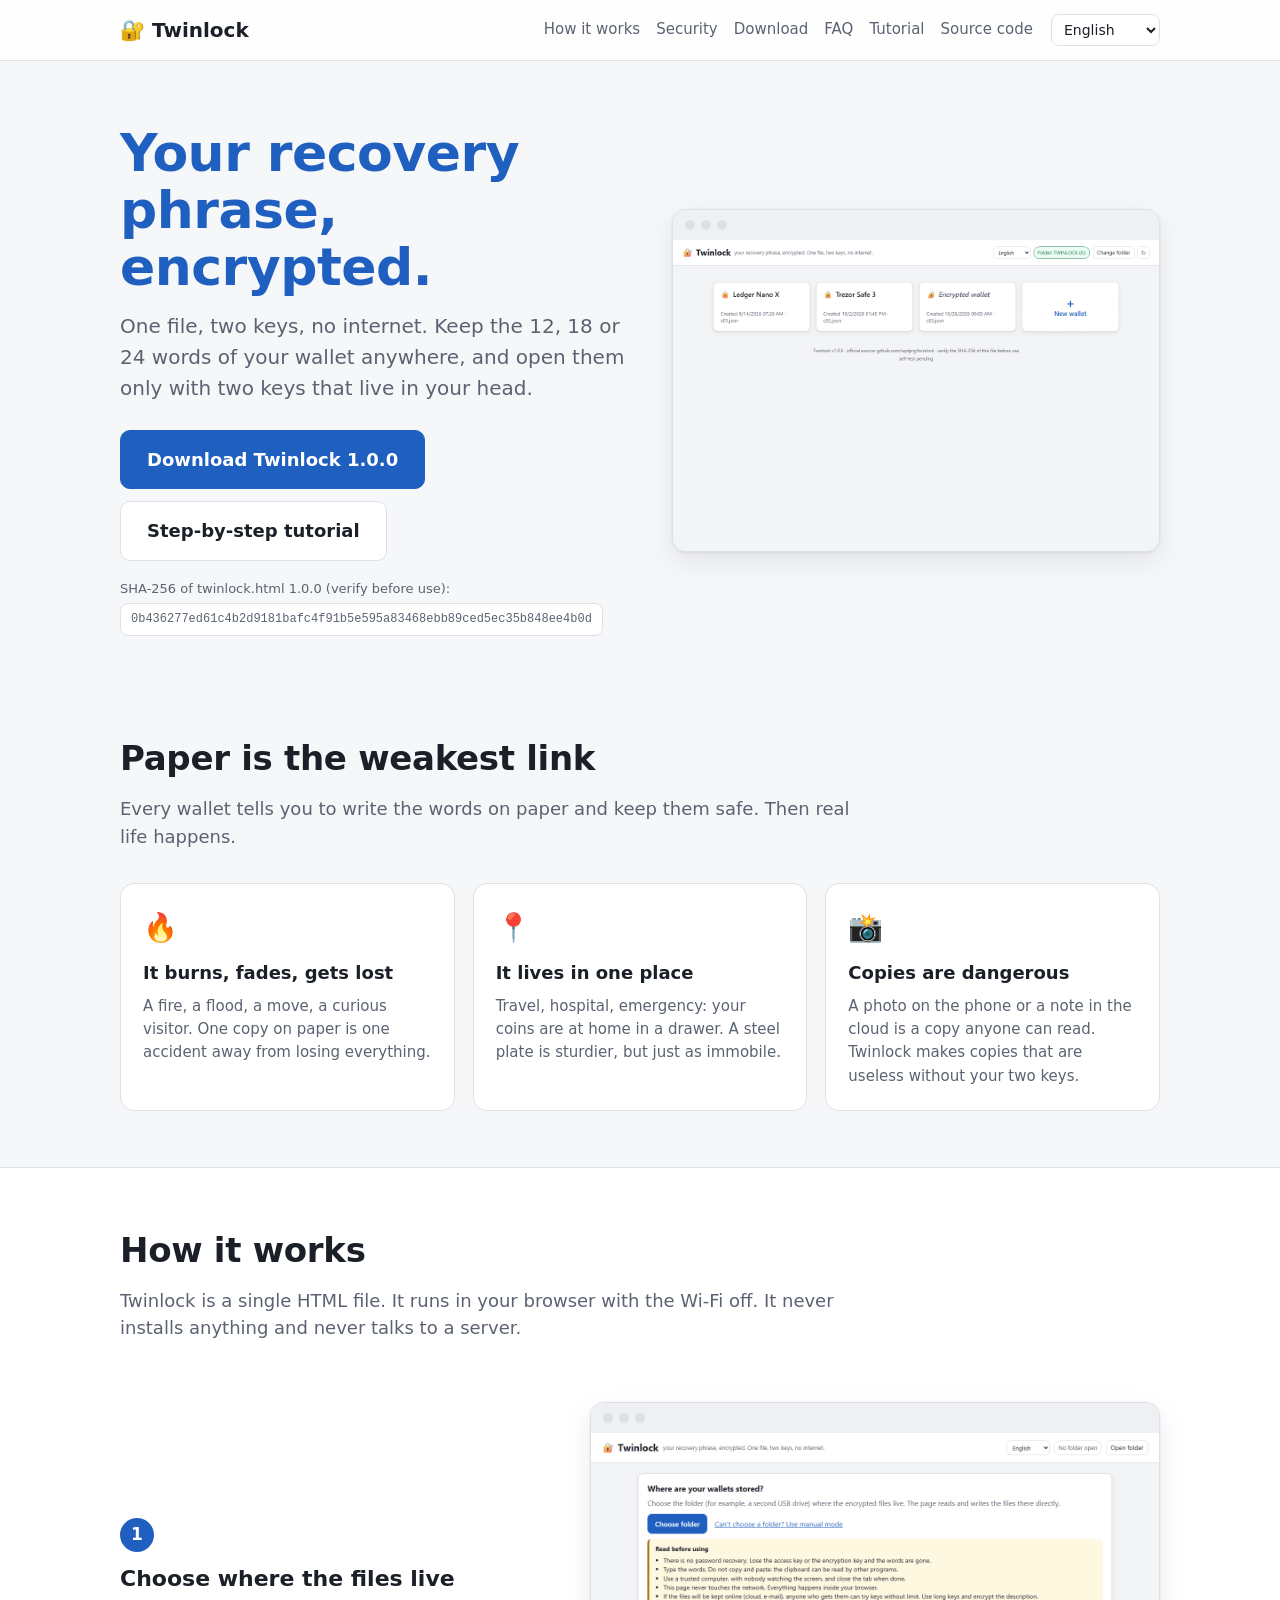
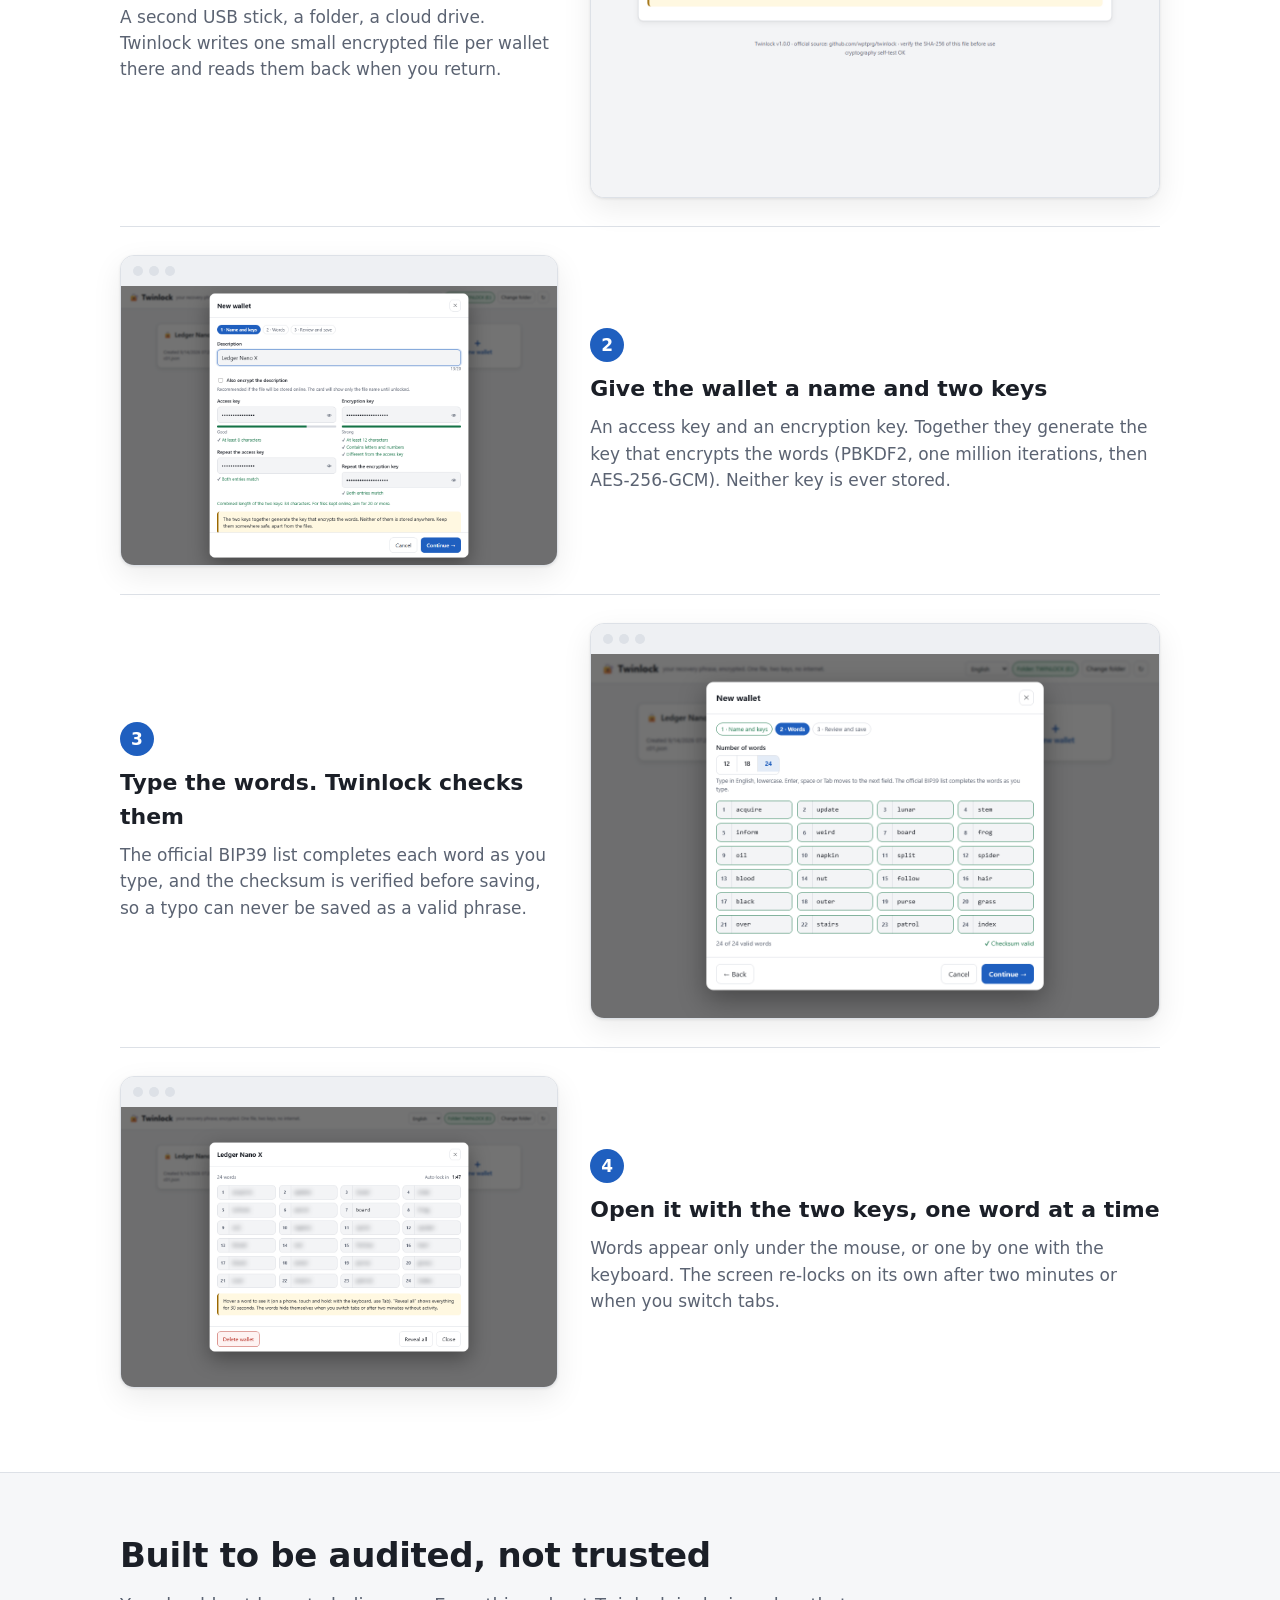
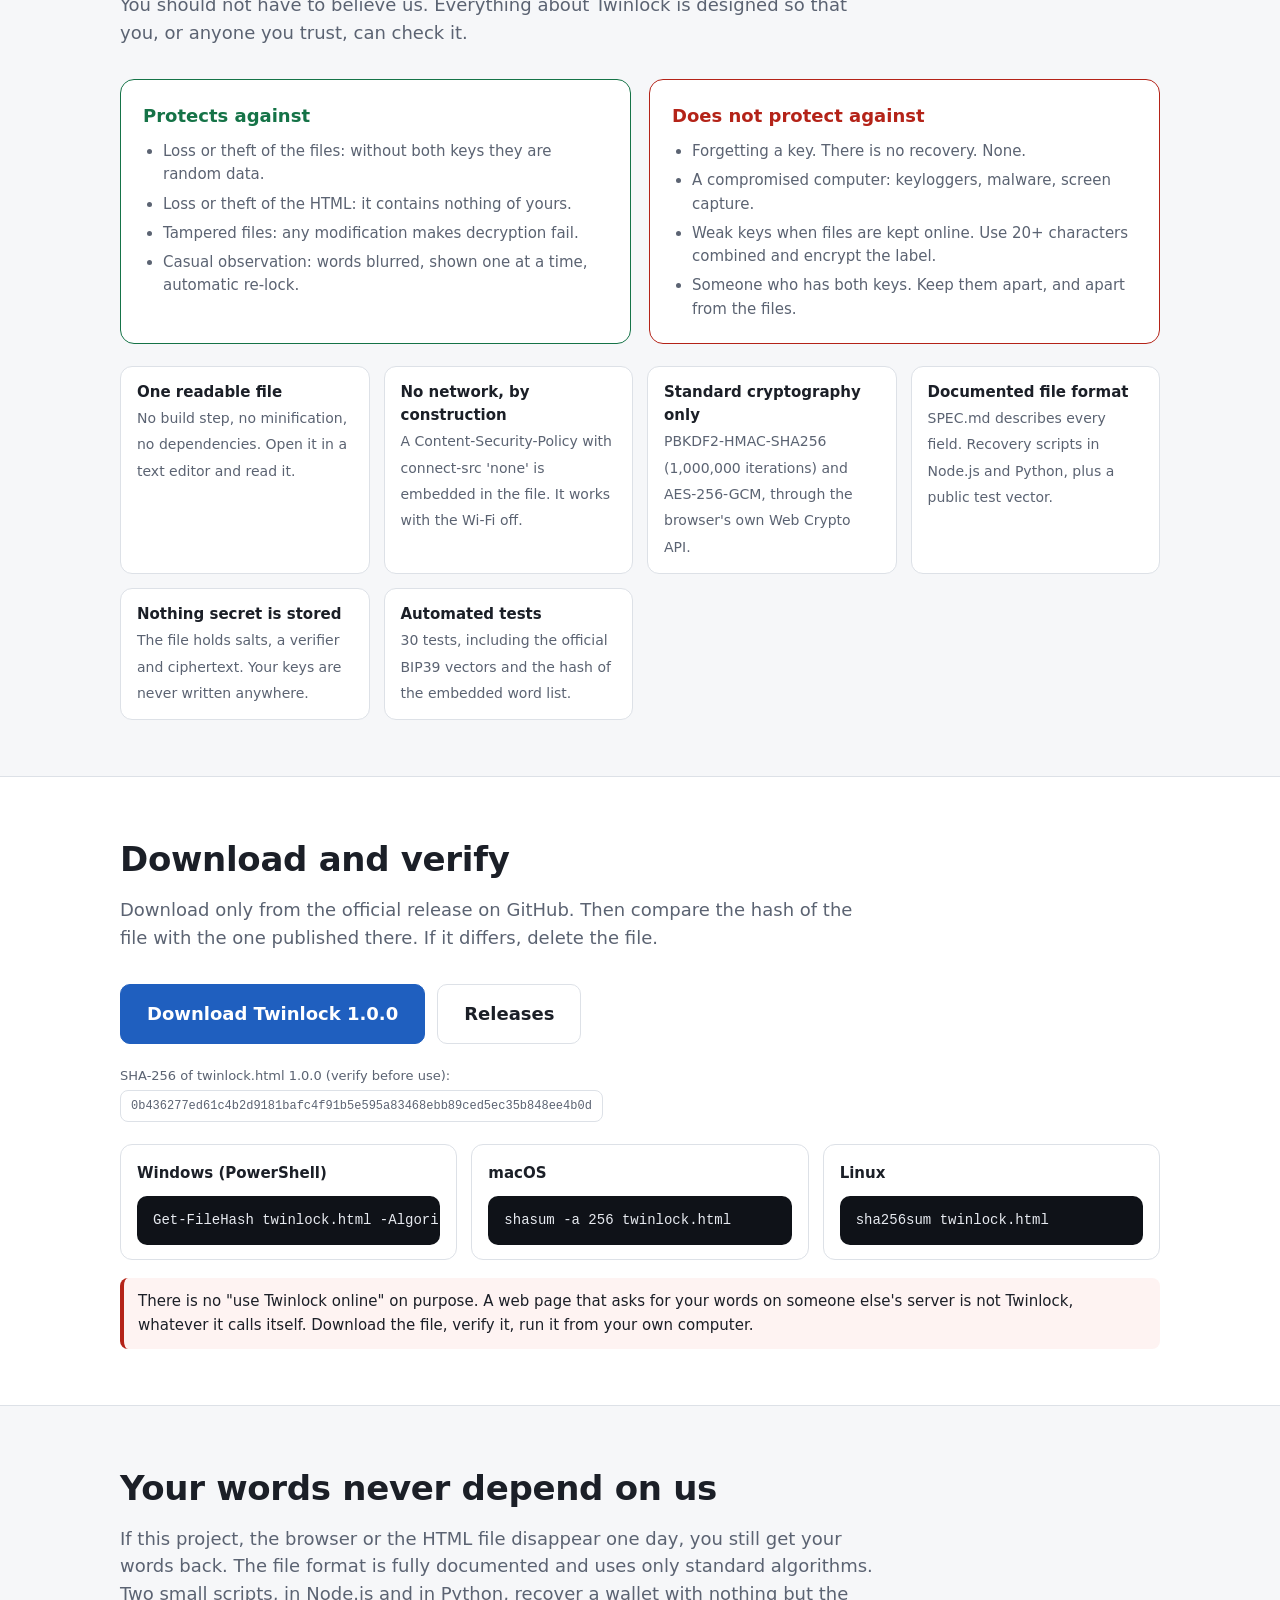
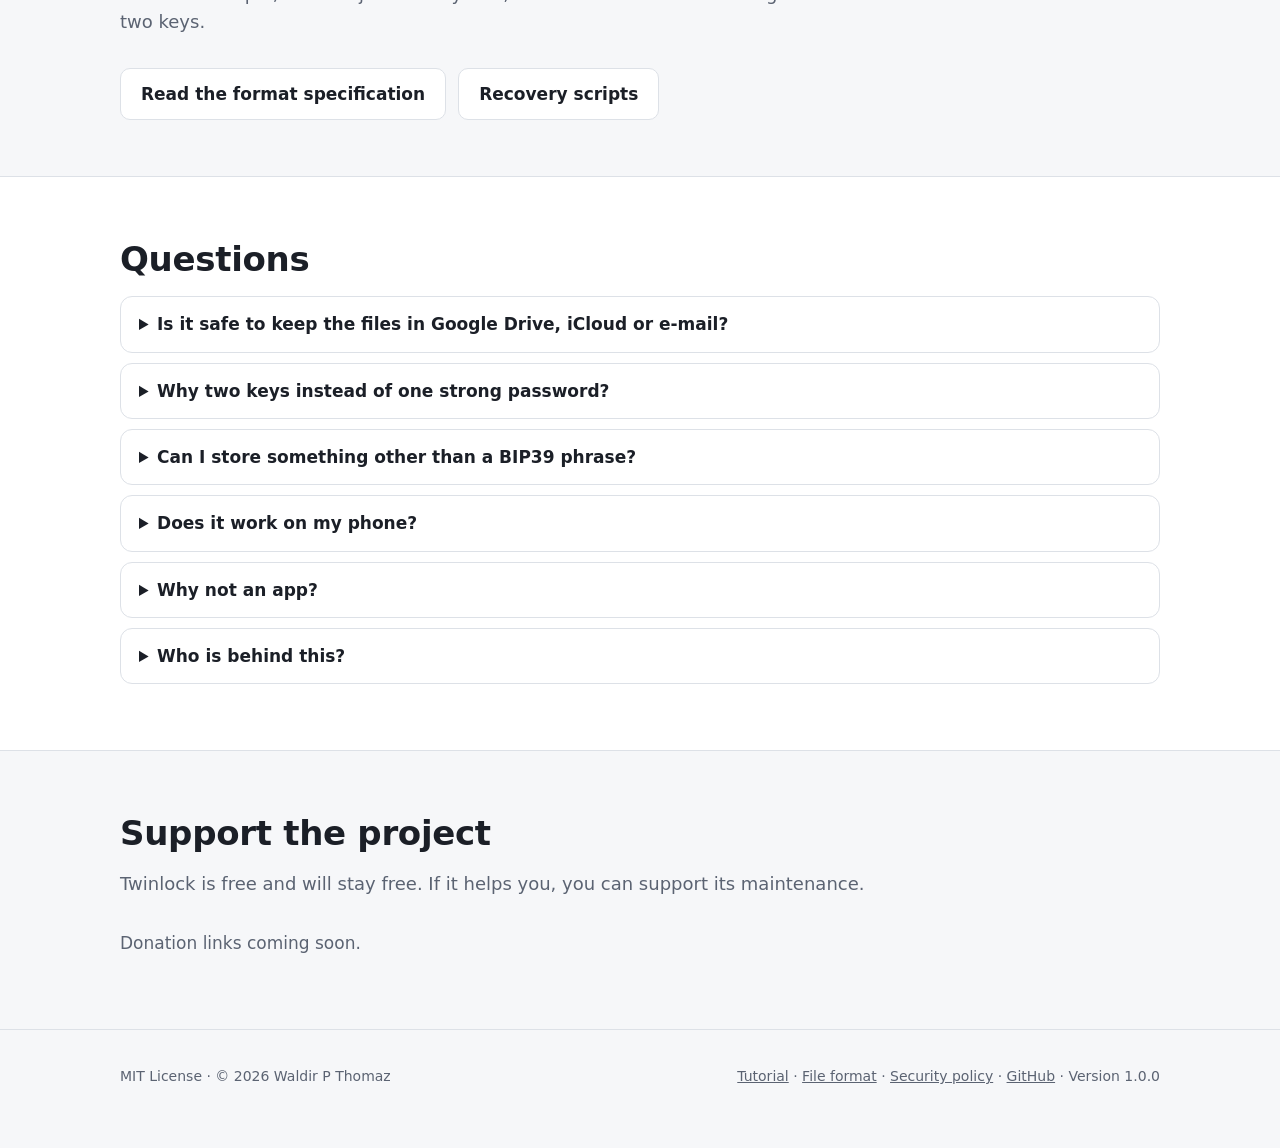
==== docs/index.html @ 035a0371 "Website: landing page and step-by-step tutorial for GitHub Pages docs/ holds a static site in Englis" ====
<!doctype html>
<html lang="en">
<head>
<meta charset="utf-8">
<meta name="viewport" content="width=device-width, initial-scale=1">
<meta http-equiv="Content-Security-Policy" content="default-src 'none'; script-src 'self'; style-src 'self' 'unsafe-inline'; img-src 'self' data:; connect-src 'none'; form-action 'none'; base-uri 'none'">
<meta name="referrer" content="no-referrer">
<meta name="description" content="Twinlock: your crypto wallet recovery phrase, encrypted. One HTML file, two keys, no internet. Free and open source.">
<title>Twinlock — your recovery phrase, encrypted</title>
<link rel="stylesheet" href="site.css">
<link rel="icon" href="data:image/svg+xml,%3Csvg xmlns='http://www.w3.org/2000/svg' viewBox='0 0 100 100'%3E%3Ctext y='.9em' font-size='90'%3E%F0%9F%94%90%3C/text%3E%3C/svg%3E">
</head>
<body data-pagina="index">

<nav class="topo">
  <div class="wrap">
    <a class="logo" href="#">🔐 Twinlock</a>
    <div class="links">
      <a href="#como" data-i18n="navComo"></a>
      <a href="#seguranca" data-i18n="navSeguranca"></a>
      <a href="#baixar" data-i18n="navBaixar"></a>
      <a href="#faq" data-i18n="navFaq"></a>
      <a href="tutorial.html" data-i18n="navTutorial"></a>
      <a data-repo="" href="https://github.com/wptprg/twinlock" data-i18n="navCodigo"></a>
    </div>
    <select class="idioma" aria-label="Language">
      <option value="en">English</option>
      <option value="pt-BR">Português</option>
      <option value="es">Español</option>
    </select>
  </div>
</nav>

<header class="hero">
  <div class="wrap grade">
    <div>
      <h1><span data-i18n="h1a"></span><br><span data-i18n="h1b"></span></h1>
      <p class="sub" data-i18n="sub"></p>
      <div class="acoes">
        <a class="btn primario grande" data-download href="#baixar" data-i18n="btnBaixar"></a>
        <a class="btn grande" href="tutorial.html" data-i18n="btnTutorial"></a>
      </div>
      <div class="hash"><span data-i18n="hashRotulo"></span><br><code data-hash></code></div>
    </div>
    <div class="moldura">
      <div class="barra"><i></i><i></i><i></i></div>
      <img data-shot="cards" alt="Twinlock: wallet cards" width="1280" height="820">
    </div>
  </div>
</header>

<section id="problema">
  <div class="wrap">
    <h2 data-i18n="probTitulo"></h2>
    <p class="lead" data-i18n="probLead"></p>
    <div class="cartoes">
      <div class="cartao"><div class="ico">🔥</div><h3 data-i18n="prob1T"></h3><p data-i18n="prob1P"></p></div>
      <div class="cartao"><div class="ico">📍</div><h3 data-i18n="prob2T"></h3><p data-i18n="prob2P"></p></div>
      <div class="cartao"><div class="ico">📸</div><h3 data-i18n="prob3T"></h3><p data-i18n="prob3P"></p></div>
    </div>
  </div>
</section>

<section id="como" class="alt">
  <div class="wrap">
    <h2 data-i18n="comoTitulo"></h2>
    <p class="lead" data-i18n="comoLead"></p>

    <div class="passo">
      <div class="texto"><span class="num">1</span><h3 data-i18n="p1T"></h3><p data-i18n="p1P"></p></div>
      <div class="moldura"><div class="barra"><i></i><i></i><i></i></div><img data-shot="home" alt="Choosing the folder" width="1280" height="820"></div>
    </div>
    <div class="passo">
      <div class="texto"><span class="num">2</span><h3 data-i18n="p2T"></h3><p data-i18n="p2P"></p></div>
      <div class="moldura"><div class="barra"><i></i><i></i><i></i></div><img data-shot="new1" alt="Name and two keys" width="1280" height="820"></div>
    </div>
    <div class="passo">
      <div class="texto"><span class="num">3</span><h3 data-i18n="p3T"></h3><p data-i18n="p3P"></p></div>
      <div class="moldura"><div class="barra"><i></i><i></i><i></i></div><img data-shot="new2" alt="Typing the words" width="1280" height="820"></div>
    </div>
    <div class="passo">
      <div class="texto"><span class="num">4</span><h3 data-i18n="p4T"></h3><p data-i18n="p4P"></p></div>
      <div class="moldura"><div class="barra"><i></i><i></i><i></i></div><img data-shot="open" alt="Reading the words one at a time" width="1280" height="820"></div>
    </div>
  </div>
</section>

<section id="seguranca">
  <div class="wrap">
    <h2 data-i18n="segTitulo"></h2>
    <p class="lead" data-i18n="segLead"></p>
    <div class="duas">
      <div class="lista ok"><h3 data-i18n="protT"></h3><ul><li data-i18n="prot1"></li><li data-i18n="prot2"></li><li data-i18n="prot3"></li><li data-i18n="prot4"></li></ul></div>
      <div class="lista nao"><h3 data-i18n="naoT"></h3><ul><li data-i18n="nao1"></li><li data-i18n="nao2"></li><li data-i18n="nao3"></li><li data-i18n="nao4"></li></ul></div>
    </div>
    <div class="fatos">
      <div class="fato"><b data-i18n="f1b"></b><span data-i18n="f1s"></span></div>
      <div class="fato"><b data-i18n="f2b"></b><span data-i18n="f2s"></span></div>
      <div class="fato"><b data-i18n="f3b"></b><span data-i18n="f3s"></span></div>
      <div class="fato"><b data-i18n="f4b"></b><span data-i18n="f4s"></span></div>
      <div class="fato"><b data-i18n="f5b"></b><span data-i18n="f5s"></span></div>
      <div class="fato"><b data-i18n="f6b"></b><span data-i18n="f6s"></span></div>
    </div>
  </div>
</section>

<section id="baixar" class="alt">
  <div class="wrap">
    <h2 data-i18n="verTitulo"></h2>
    <p class="lead" data-i18n="verLead"></p>
    <div class="acoes" style="display:flex;gap:12px;flex-wrap:wrap;margin-bottom:22px;">
      <a class="btn primario grande" data-download href="https://github.com/wptprg/twinlock/releases/latest" data-i18n="btnBaixar"></a>
      <a class="btn grande" data-repo="/releases" href="https://github.com/wptprg/twinlock/releases">Releases</a>
    </div>
    <div class="hash" style="margin:0 0 22px;"><span data-i18n="hashRotulo"></span><br><code data-hash></code></div>
    <div class="os">
      <div><b data-i18n="verWin"></b><pre>Get-FileHash twinlock.html -Algorithm SHA256</pre></div>
      <div><b data-i18n="verMac"></b><pre>shasum -a 256 twinlock.html</pre></div>
      <div><b data-i18n="verLin"></b><pre>sha256sum twinlock.html</pre></div>
    </div>
    <div class="perigo-box" data-i18n="verAviso"></div>
  </div>
</section>

<section id="recuperar">
  <div class="wrap">
    <h2 data-i18n="recTitulo"></h2>
    <p class="lead" data-i18n="recLead"></p>
    <div style="display:flex;gap:12px;flex-wrap:wrap;">
      <a class="btn" data-repo="/blob/main/SPEC.md" href="https://github.com/wptprg/twinlock/blob/main/SPEC.md" data-i18n="recBtn"></a>
      <a class="btn" data-repo="/tree/main/tools" href="https://github.com/wptprg/twinlock/tree/main/tools" data-i18n="recBtn2"></a>
    </div>
  </div>
</section>

<section id="faq" class="alt">
  <div class="wrap">
    <h2 data-i18n="faqTitulo"></h2>
    <details><summary data-i18n="q1"></summary><p data-i18n="a1"></p></details>
    <details><summary data-i18n="q2"></summary><p data-i18n="a2"></p></details>
    <details><summary data-i18n="q3"></summary><p data-i18n="a3"></p></details>
    <details><summary data-i18n="q4"></summary><p data-i18n="a4"></p></details>
    <details><summary data-i18n="q5"></summary><p data-i18n="a5"></p></details>
    <details><summary data-i18n="q6"></summary><p data-i18n="a6"></p></details>
  </div>
</section>

<section id="apoiar">
  <div class="wrap">
    <h2 data-i18n="apoioTitulo"></h2>
    <p class="lead" data-i18n="apoioLead"></p>
    <p style="color:var(--texto-2)" data-i18n="apoioBreve"></p>
  </div>
</section>

<footer>
  <div class="wrap">
    <span data-i18n="rodLic"></span>
    <span>
      <a href="tutorial.html" data-i18n="rodTut"></a> ·
      <a data-repo="/blob/main/SPEC.md" href="https://github.com/wptprg/twinlock/blob/main/SPEC.md" data-i18n="rodSpec"></a> ·
      <a data-repo="/blob/main/SECURITY.md" href="https://github.com/wptprg/twinlock/blob/main/SECURITY.md" data-i18n="rodSeg"></a> ·
      <a data-repo="" href="https://github.com/wptprg/twinlock">GitHub</a> ·
      <span data-i18n="rodVersao"></span>
    </span>
  </div>
</footer>

<script src="site.js"></script>
</body>
</html>
---- docs/site.css ----
:root {
  --fundo: #f6f7f9;
  --superficie: #ffffff;
  --borda: #dde1e7;
  --texto: #1b1f27;
  --texto-2: #5b6372;
  --primaria: #1f5fbf;
  --primaria-escura: #174a97;
  --primaria-texto: #ffffff;
  --ok: #157347;
  --ok-fundo: #ecfdf3;
  --perigo: #b42318;
  --perigo-fundo: #fef3f2;
  --aviso: #9a6700;
  --aviso-fundo: #fff8e1;
  --escuro: #0f1218;
  --sombra: 0 1px 3px rgba(0,0,0,.08), 0 10px 30px rgba(0,0,0,.08);
  --raio: 14px;
  --mono: ui-monospace, Consolas, "SF Mono", Menlo, monospace;
}
@media (prefers-color-scheme: dark) {
  :root {
    --fundo: #0f1218;
    --superficie: #181c25;
    --borda: #2b313d;
    --texto: #e7eaf0;
    --texto-2: #9aa3b2;
    --primaria: #5b96f0;
    --primaria-escura: #7eadf5;
    --primaria-texto: #0b1220;
    --ok: #6fcf97;
    --ok-fundo: #142a1e;
    --perigo: #f28b82;
    --perigo-fundo: #2a1716;
    --aviso: #f2c14e;
    --aviso-fundo: #2b2410;
    --escuro: #05070a;
    --sombra: 0 1px 3px rgba(0,0,0,.5), 0 10px 30px rgba(0,0,0,.4);
  }
}
* { box-sizing: border-box; }
html { scroll-behavior: smooth; }
body { margin: 0; background: var(--fundo); color: var(--texto); font: 17px/1.55 system-ui, -apple-system, "Segoe UI", Roboto, sans-serif; }
a { color: var(--primaria); }
img { max-width: 100%; height: auto; display: block; }
code, pre { font-family: var(--mono); }
pre { background: var(--escuro); color: #e7eaf0; padding: 14px 16px; border-radius: 10px; overflow-x: auto; font-size: 14px; margin: 10px 0 0; }
.wrap { max-width: 1080px; margin: 0 auto; padding: 0 20px; }
[hidden] { display: none !important; }

/* nav */
nav.topo { position: sticky; top: 0; z-index: 10; background: color-mix(in srgb, var(--superficie) 88%, transparent); backdrop-filter: blur(8px); border-bottom: 1px solid var(--borda); }
nav.topo .wrap { display: flex; align-items: center; gap: 18px; min-height: 60px; flex-wrap: wrap; padding-top: 6px; padding-bottom: 6px; }
nav.topo .logo { font-weight: 700; font-size: 20px; text-decoration: none; color: var(--texto); display: flex; gap: 8px; align-items: center; }
nav.topo .links { display: flex; gap: 16px; flex-wrap: wrap; margin-left: auto; font-size: 15px; }
nav.topo .links a { color: var(--texto-2); text-decoration: none; }
nav.topo .links a:hover { color: var(--texto); }
select.idioma { padding: 6px 8px; border-radius: 8px; border: 1px solid var(--borda); background: var(--superficie); color: var(--texto); font: inherit; font-size: 14px; }

/* buttons */
.btn { display: inline-flex; align-items: center; justify-content: center; gap: 8px; padding: 12px 20px; border-radius: 10px; border: 1px solid var(--borda); background: var(--superficie); color: var(--texto); text-decoration: none; font-weight: 600; cursor: pointer; transition: filter .15s, transform .05s; }
.btn:hover { filter: brightness(.96); }
.btn:active { transform: translateY(1px); }
.btn.primario { background: var(--primaria); border-color: var(--primaria); color: var(--primaria-texto); }
.btn.grande { padding: 15px 26px; font-size: 18px; }

/* hero */
.hero { padding: 64px 0 40px; }
.hero .grade { display: grid; grid-template-columns: 1.05fr 1fr; gap: 40px; align-items: center; }
.hero h1 { font-size: clamp(34px, 5vw, 52px); line-height: 1.1; margin: 0 0 14px; letter-spacing: -.5px; }
.hero h1 span { color: var(--primaria); }
.hero .sub { font-size: 20px; color: var(--texto-2); margin: 0 0 26px; }
.hero .acoes { display: flex; gap: 12px; flex-wrap: wrap; align-items: center; }
.hash { margin-top: 18px; font-size: 13px; color: var(--texto-2); }
.hash code { display: inline-block; background: var(--superficie); border: 1px solid var(--borda); padding: 6px 10px; border-radius: 8px; word-break: break-all; margin-top: 4px; font-size: 12px; }
.moldura { background: var(--superficie); border: 1px solid var(--borda); border-radius: var(--raio); box-shadow: var(--sombra); overflow: hidden; }
.moldura .barra { height: 30px; background: color-mix(in srgb, var(--borda) 50%, var(--superficie)); display: flex; align-items: center; gap: 6px; padding: 0 12px; }
.moldura .barra i { width: 10px; height: 10px; border-radius: 50%; background: var(--borda); display: block; }
.moldura img { width: 100%; }

/* sections */
section { padding: 56px 0; }
section.alt { background: var(--superficie); border-top: 1px solid var(--borda); border-bottom: 1px solid var(--borda); }
h2 { font-size: clamp(26px, 3.4vw, 34px); margin: 0 0 10px; letter-spacing: -.3px; }
.lead { color: var(--texto-2); font-size: 18px; margin: 0 0 32px; max-width: 760px; }
.cartoes { display: grid; grid-template-columns: repeat(auto-fit, minmax(260px, 1fr)); gap: 18px; }
.cartao { background: var(--superficie); border: 1px solid var(--borda); border-radius: var(--raio); padding: 22px; }
section.alt .cartao { background: var(--fundo); }
.cartao h3 { margin: 0 0 8px; font-size: 18px; }
.cartao p { margin: 0; color: var(--texto-2); font-size: 15px; }
.cartao .ico { font-size: 28px; margin-bottom: 10px; }

/* steps */
.passo { display: grid; grid-template-columns: 1fr 1.3fr; gap: 32px; align-items: center; padding: 28px 0; border-top: 1px solid var(--borda); }
.passo:first-of-type { border-top: none; }
.passo:nth-of-type(even) .texto { order: 2; }
.passo .num { display: inline-flex; width: 34px; height: 34px; border-radius: 50%; background: var(--primaria); color: var(--primaria-texto); align-items: center; justify-content: center; font-weight: 700; margin-bottom: 10px; }
.passo h3 { margin: 0 0 8px; font-size: 22px; }
.passo p { margin: 0; color: var(--texto-2); }

/* security */
.duas { display: grid; grid-template-columns: 1fr 1fr; gap: 18px; }
.lista { background: var(--superficie); border: 1px solid var(--borda); border-radius: var(--raio); padding: 22px; }
.lista.ok { border-color: var(--ok); }
.lista.nao { border-color: var(--perigo); }
.lista h3 { margin: 0 0 10px; font-size: 18px; }
.lista.ok h3 { color: var(--ok); }
.lista.nao h3 { color: var(--perigo); }
.lista ul { margin: 0; padding-left: 20px; color: var(--texto-2); font-size: 15px; display: grid; gap: 6px; }
.fatos { display: grid; grid-template-columns: repeat(auto-fit, minmax(200px, 1fr)); gap: 14px; margin-top: 22px; }
.fato { border: 1px solid var(--borda); border-radius: 12px; padding: 14px 16px; background: var(--superficie); }
.fato b { display: block; font-size: 15px; }
.fato span { color: var(--texto-2); font-size: 14px; }

/* verify */
.os { display: grid; grid-template-columns: repeat(auto-fit, minmax(260px, 1fr)); gap: 14px; }
.os div { background: var(--superficie); border: 1px solid var(--borda); border-radius: 12px; padding: 14px 16px; }
.os b { font-size: 15px; }
.aviso { border-left: 4px solid var(--aviso); background: var(--aviso-fundo); padding: 12px 14px; border-radius: 8px; margin: 18px 0 0; font-size: 15px; }
.perigo-box { border-left: 4px solid var(--perigo); background: var(--perigo-fundo); padding: 12px 14px; border-radius: 8px; margin: 18px 0 0; font-size: 15px; }

/* faq */
details { background: var(--superficie); border: 1px solid var(--borda); border-radius: 12px; padding: 14px 18px; margin-bottom: 10px; }
summary { cursor: pointer; font-weight: 600; }
details p { margin: 10px 0 0; color: var(--texto-2); font-size: 15px; }

/* footer */
footer { padding: 36px 0 60px; color: var(--texto-2); font-size: 14px; border-top: 1px solid var(--borda); }
footer .wrap { display: flex; gap: 18px; flex-wrap: wrap; justify-content: space-between; }
footer a { color: var(--texto-2); }

/* tutorial */
.tut h2 { font-size: 24px; margin-top: 44px; }
.tut .passo-t { margin: 20px 0 34px; }
.tut .passo-t p { color: var(--texto-2); }
.tut ol, .tut ul { color: var(--texto-2); }
.tut .moldura { margin-top: 14px; }

@media (max-width: 820px) {
  .hero { padding: 40px 0 24px; }
  .hero .grade, .passo, .duas { grid-template-columns: 1fr; }
  .passo:nth-of-type(even) .texto { order: 0; }
  section { padding: 40px 0; }
}
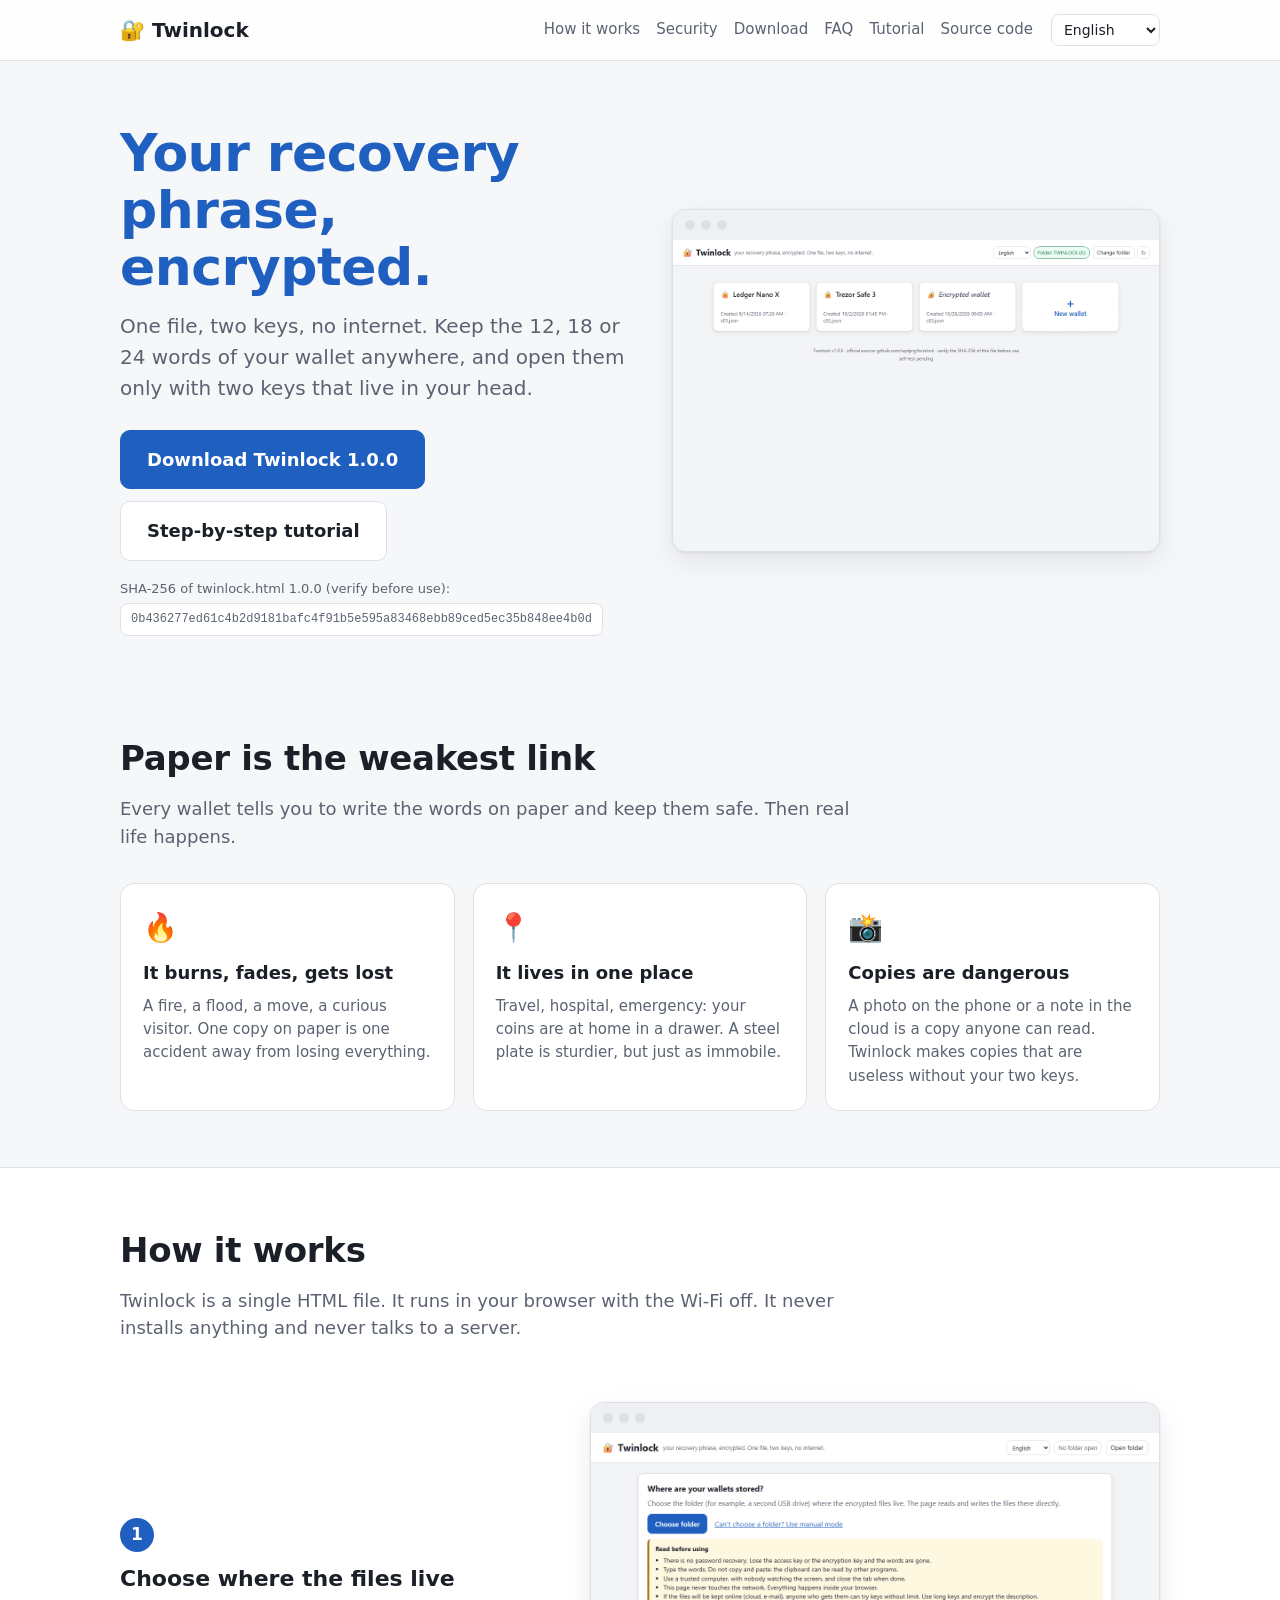
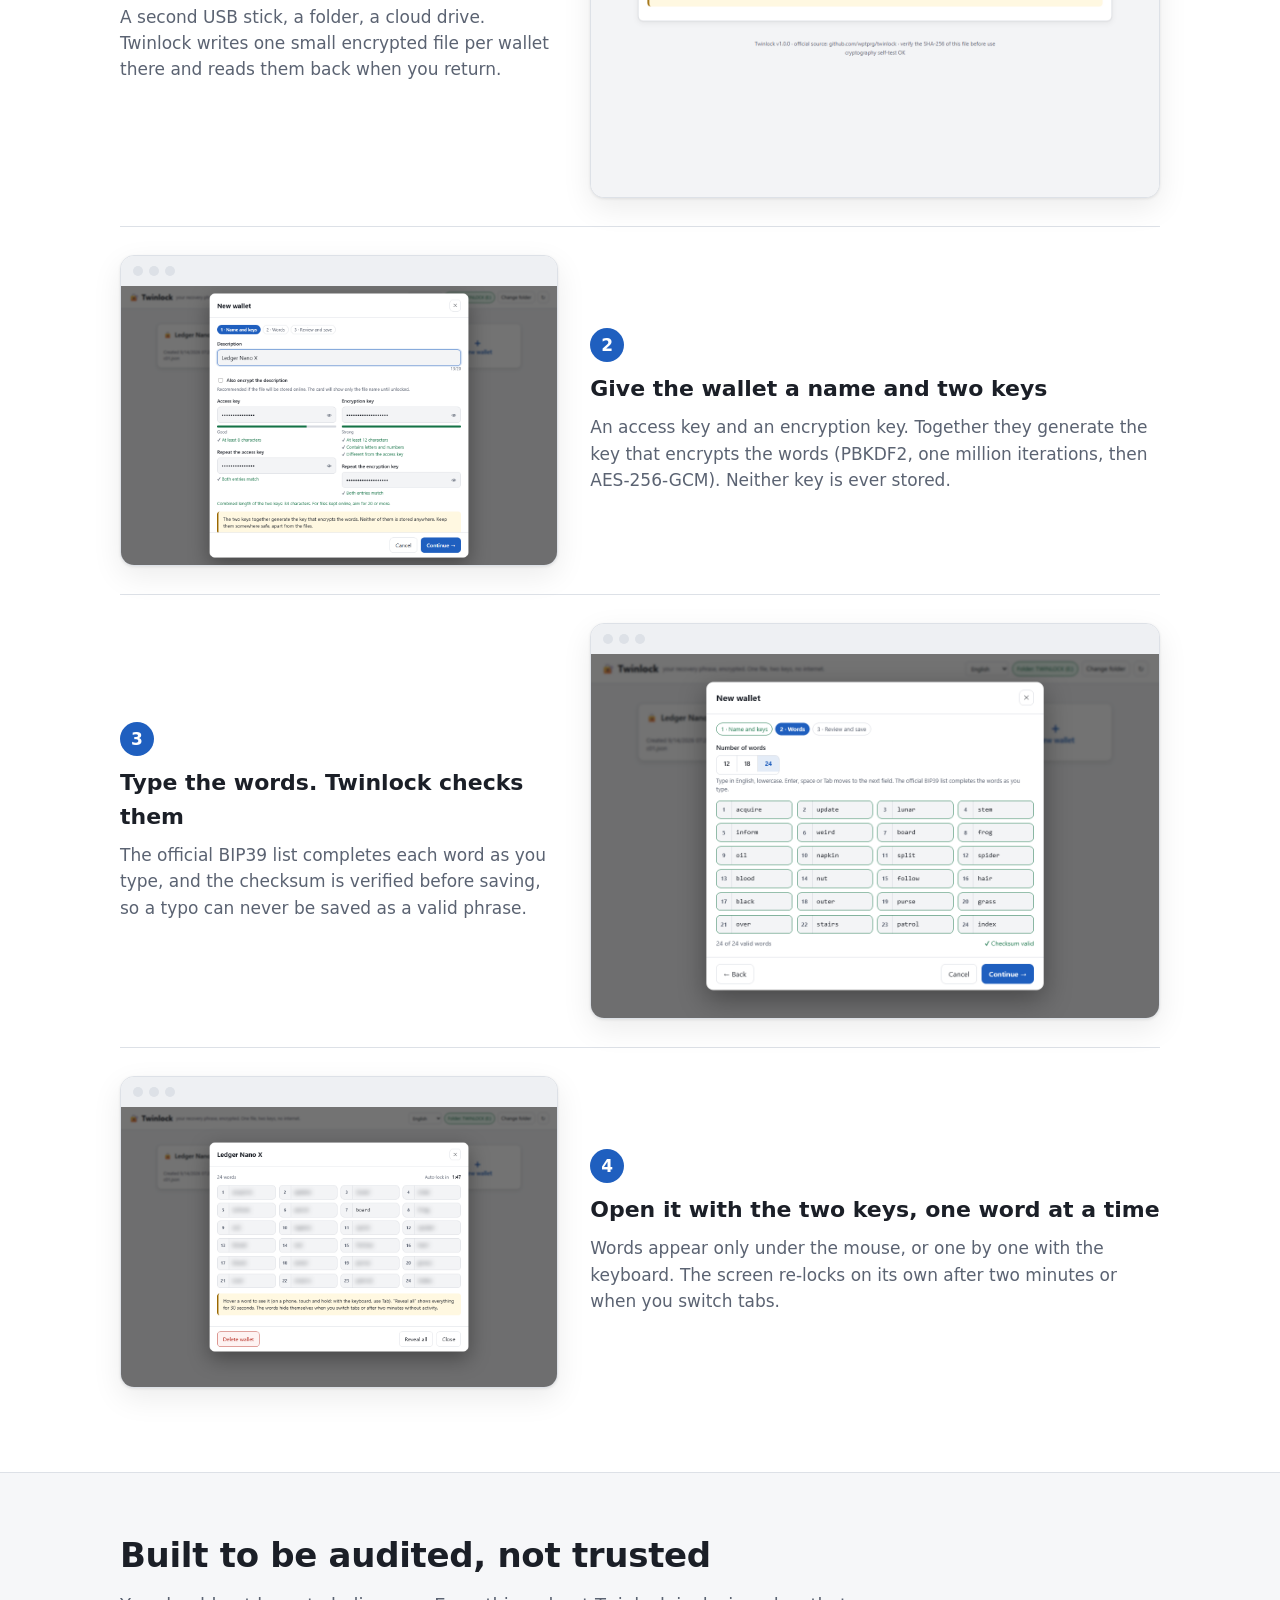
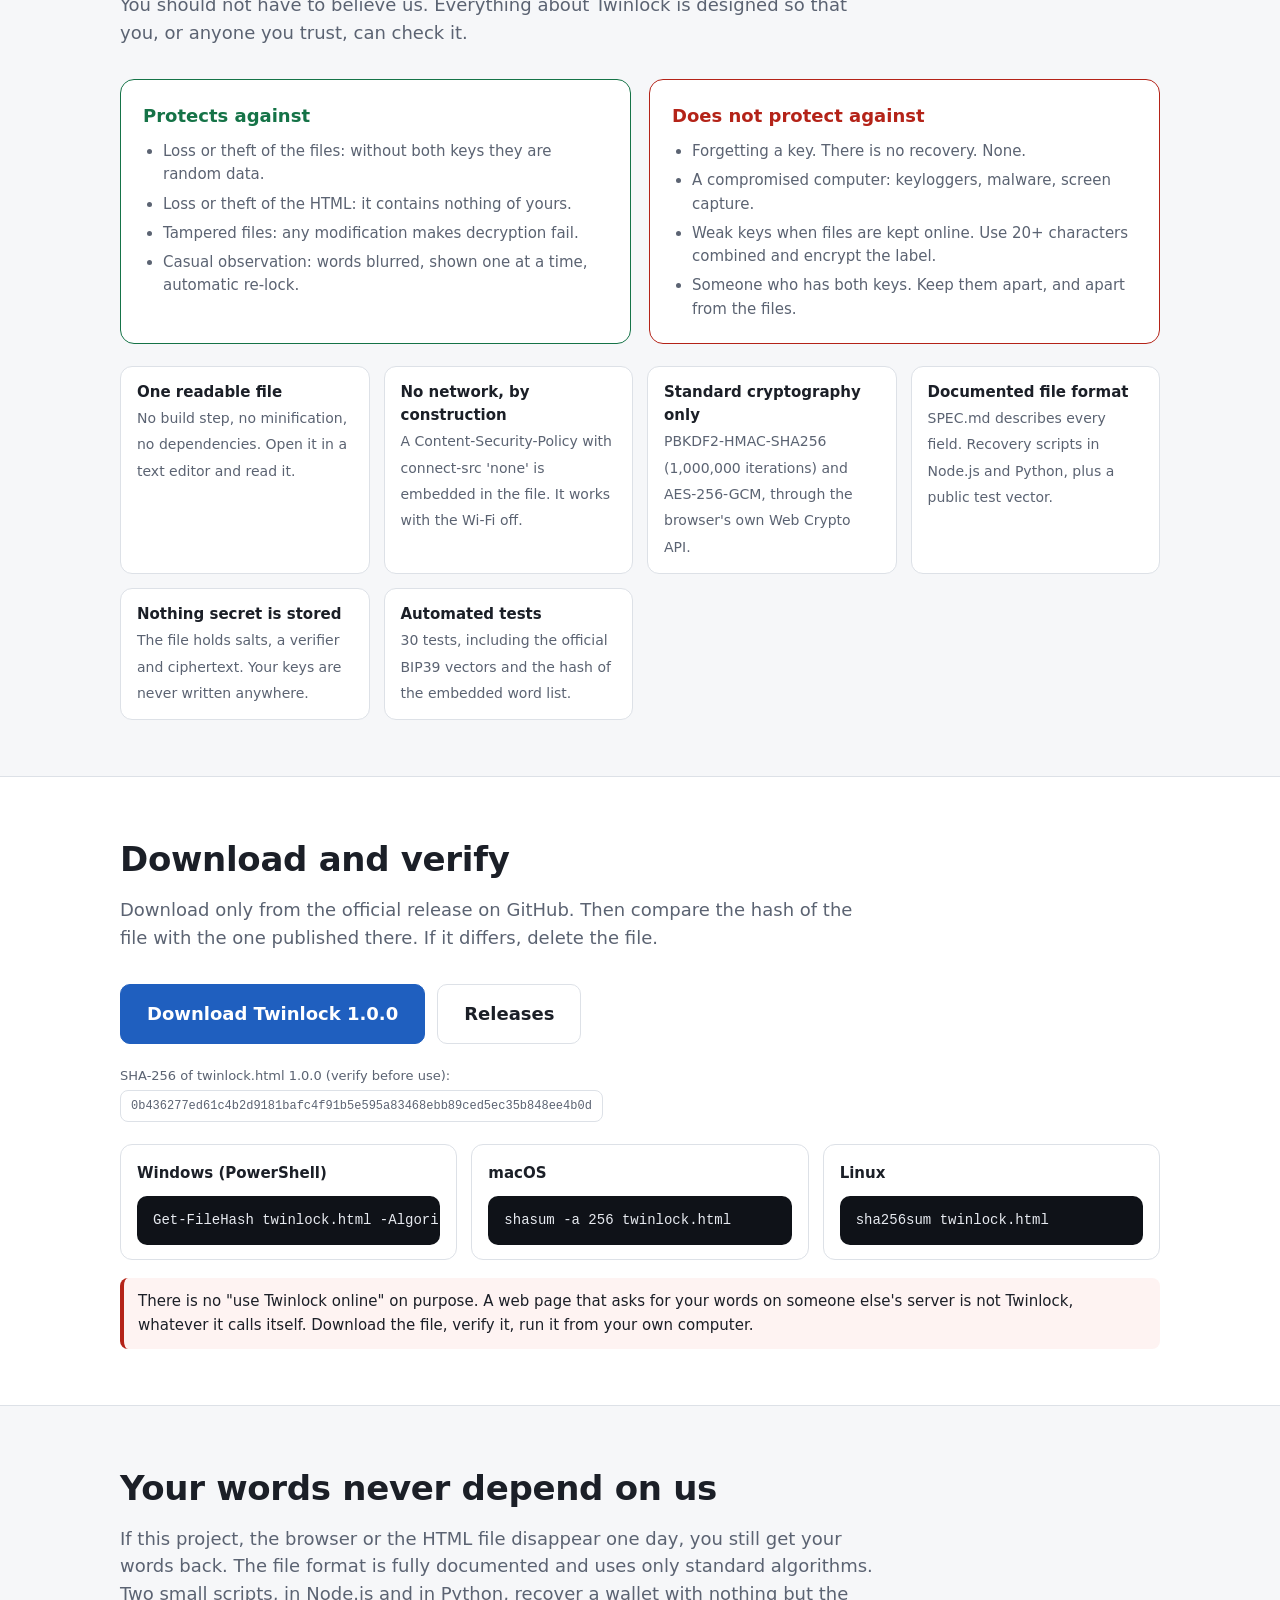
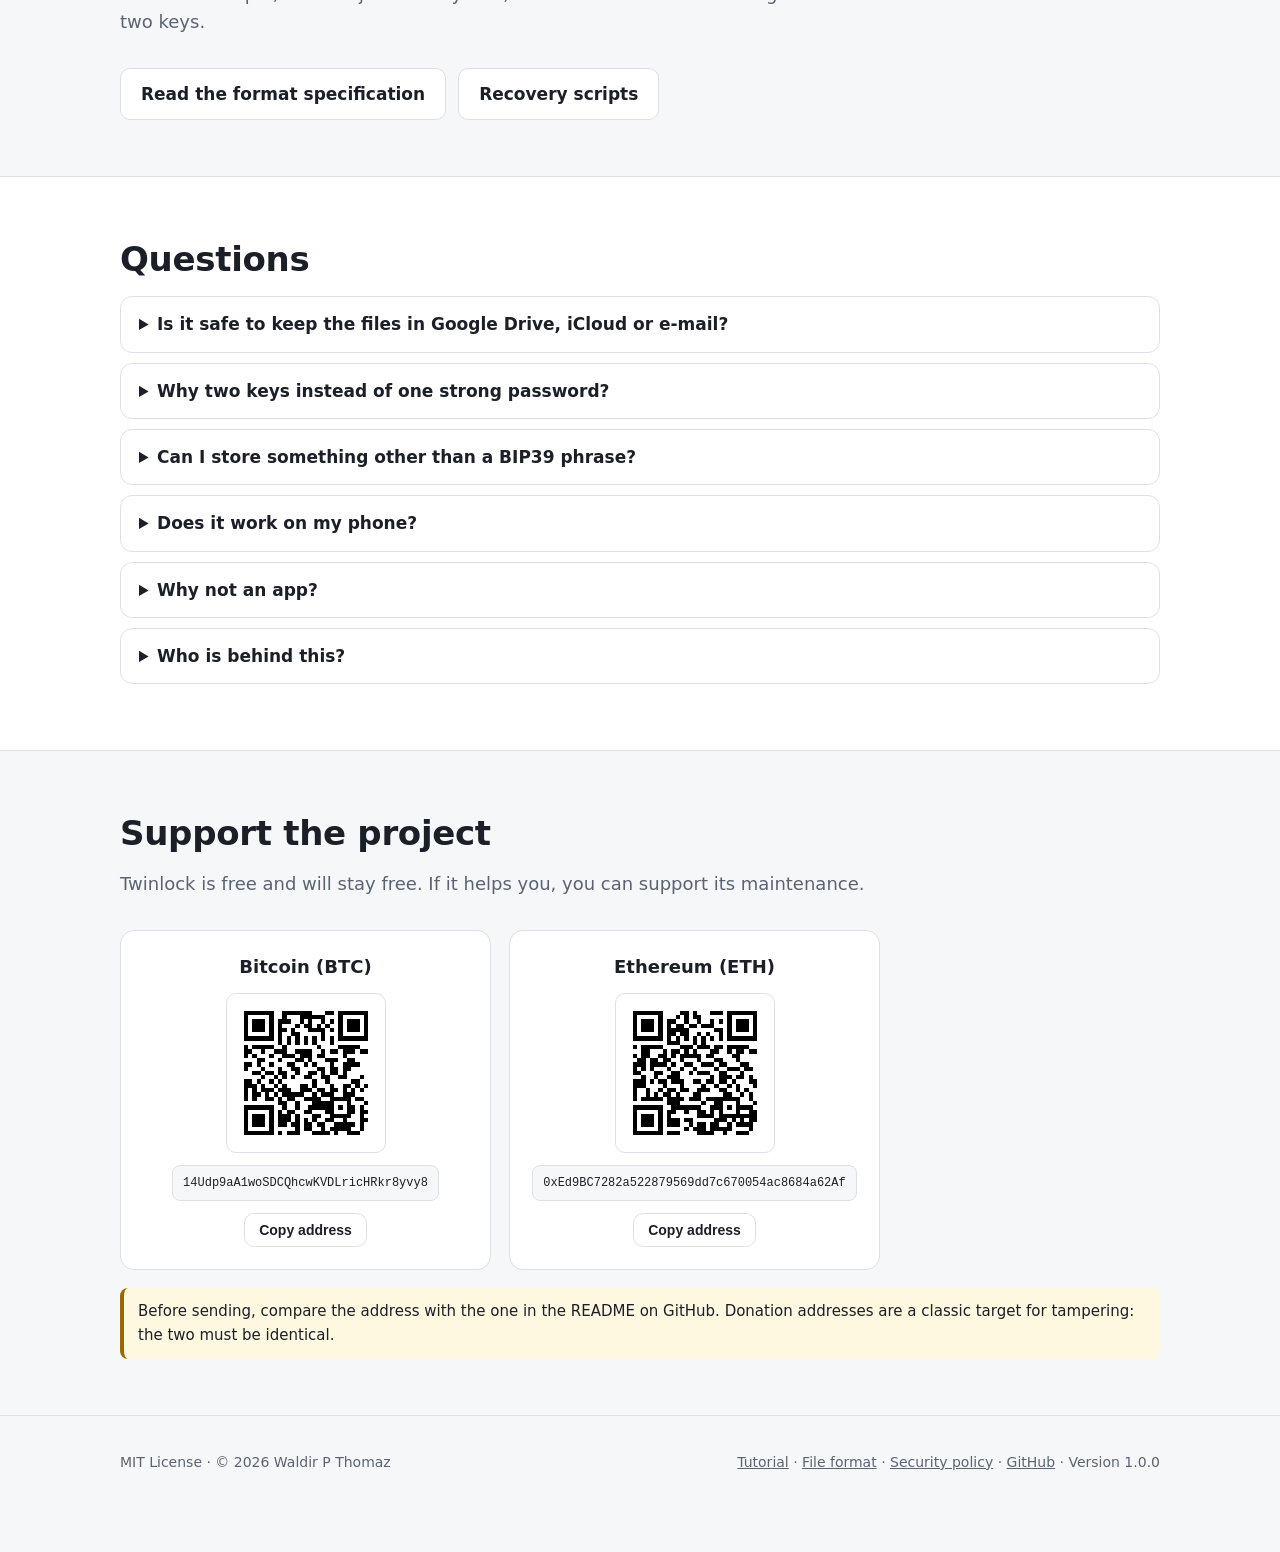
==== commit 1a19c73e: "Donations: BTC and ETH addresses in the READMEs, website and FUNDING.yml - README.md / README.pt-BR." ====
--- a/docs/index.html
+++ b/docs/index.html
@@ -149,7 +149,21 @@
   <div class="wrap">
     <h2 data-i18n="apoioTitulo"></h2>
     <p class="lead" data-i18n="apoioLead"></p>
-    <p style="color:var(--texto-2)" data-i18n="apoioBreve"></p>
+    <div class="doacoes">
+      <div class="doacao">
+        <h3>Bitcoin (BTC)</h3>
+        <img src="img/btc.svg" alt="QR code: Bitcoin address" width="160" height="160">
+        <code data-endereco="btc"></code>
+        <button type="button" class="btn copiar" data-copiar="btc" data-i18n="apoioCopiar"></button>
+      </div>
+      <div class="doacao">
+        <h3>Ethereum (ETH)</h3>
+        <img src="img/eth.svg" alt="QR code: Ethereum address" width="160" height="160">
+        <code data-endereco="eth"></code>
+        <button type="button" class="btn copiar" data-copiar="eth" data-i18n="apoioCopiar"></button>
+      </div>
+    </div>
+    <div class="aviso" data-i18n="apoioAviso"></div>
   </div>
 </section>
 
--- a/docs/site.css
+++ b/docs/site.css
@@ -142,3 +142,11 @@
   .passo:nth-of-type(even) .texto { order: 0; }
   section { padding: 40px 0; }
 }
+
+/* donations */
+.doacoes { display: grid; grid-template-columns: repeat(auto-fit, minmax(280px, 1fr)); gap: 18px; max-width: 760px; }
+.doacao { background: var(--superficie); border: 1px solid var(--borda); border-radius: var(--raio); padding: 22px; display: flex; flex-direction: column; align-items: center; gap: 12px; text-align: center; }
+.doacao h3 { margin: 0; font-size: 18px; }
+.doacao img { width: 160px; height: 160px; background: #fff; padding: 8px; border-radius: 10px; border: 1px solid var(--borda); }
+.doacao code { font-size: 12px; word-break: break-all; background: var(--fundo); border: 1px solid var(--borda); padding: 8px 10px; border-radius: 8px; user-select: all; }
+.doacao .copiar { padding: 8px 14px; font-size: 14px; }
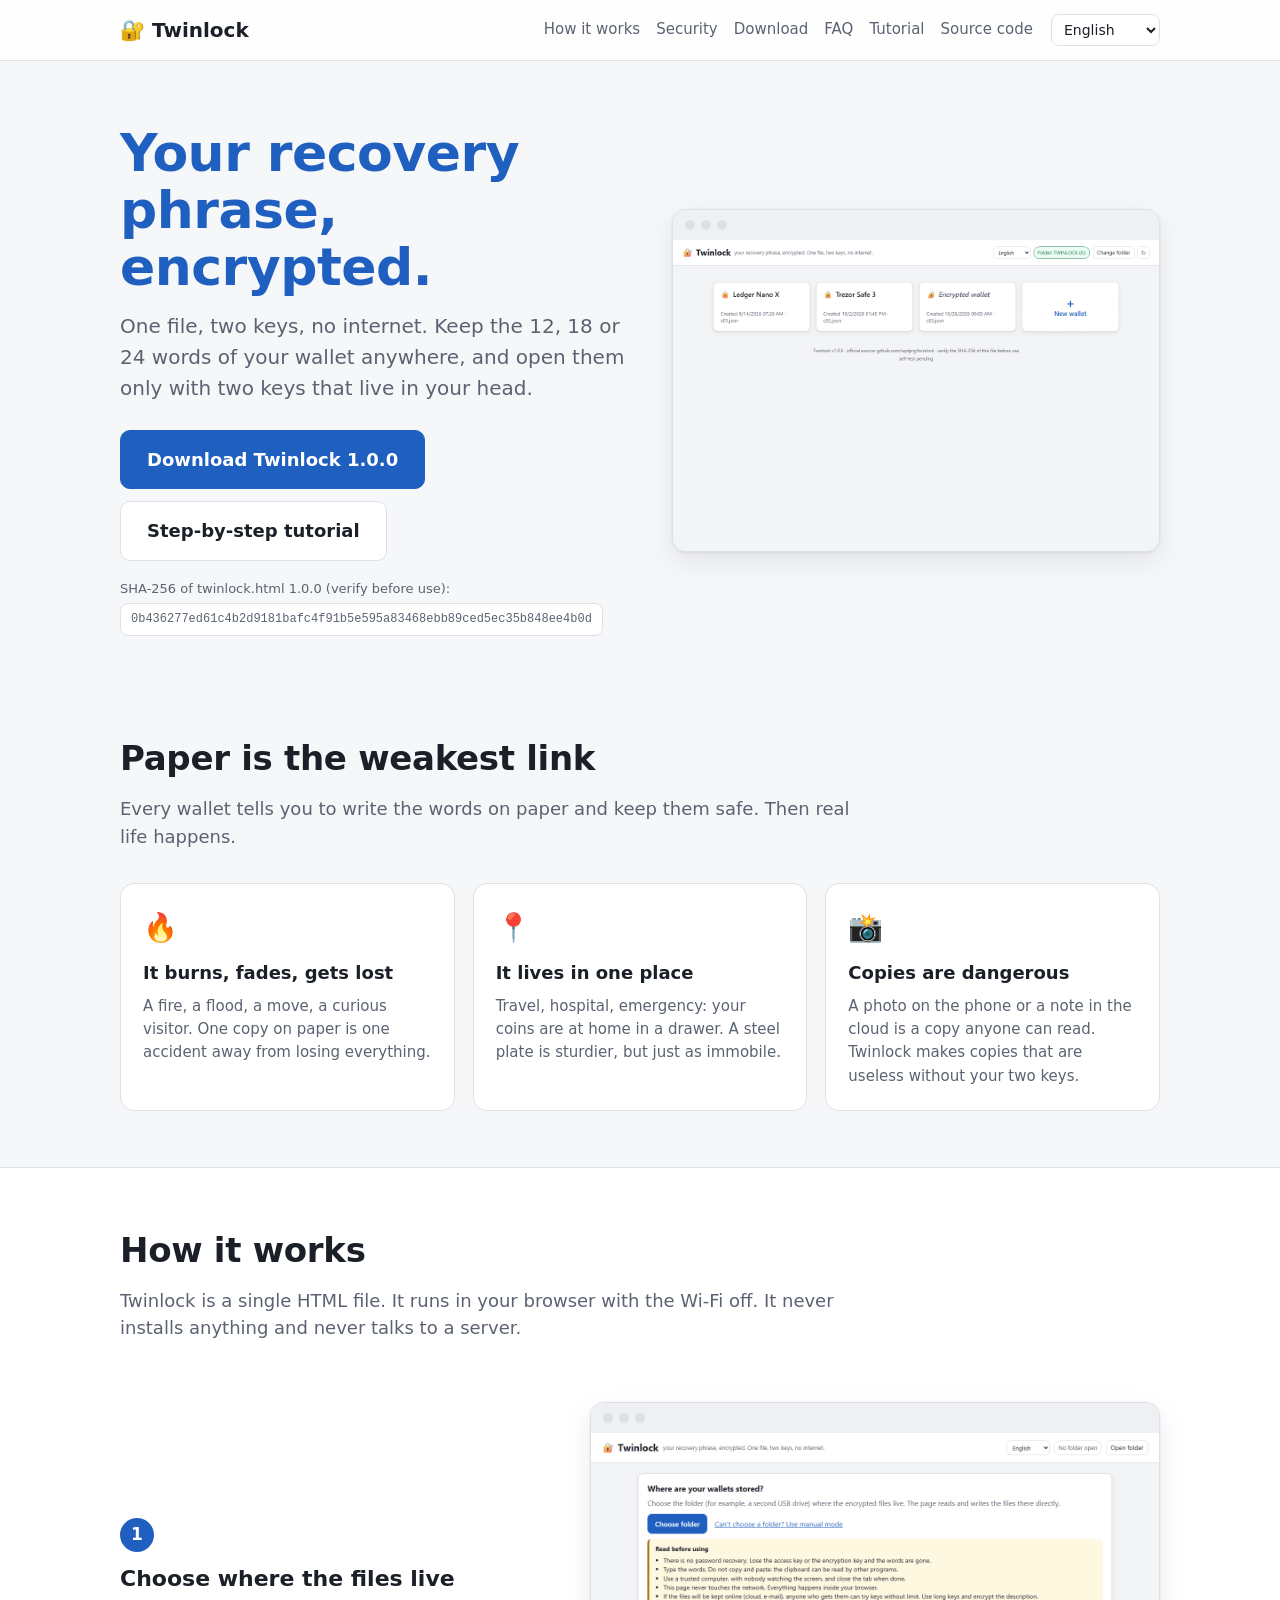
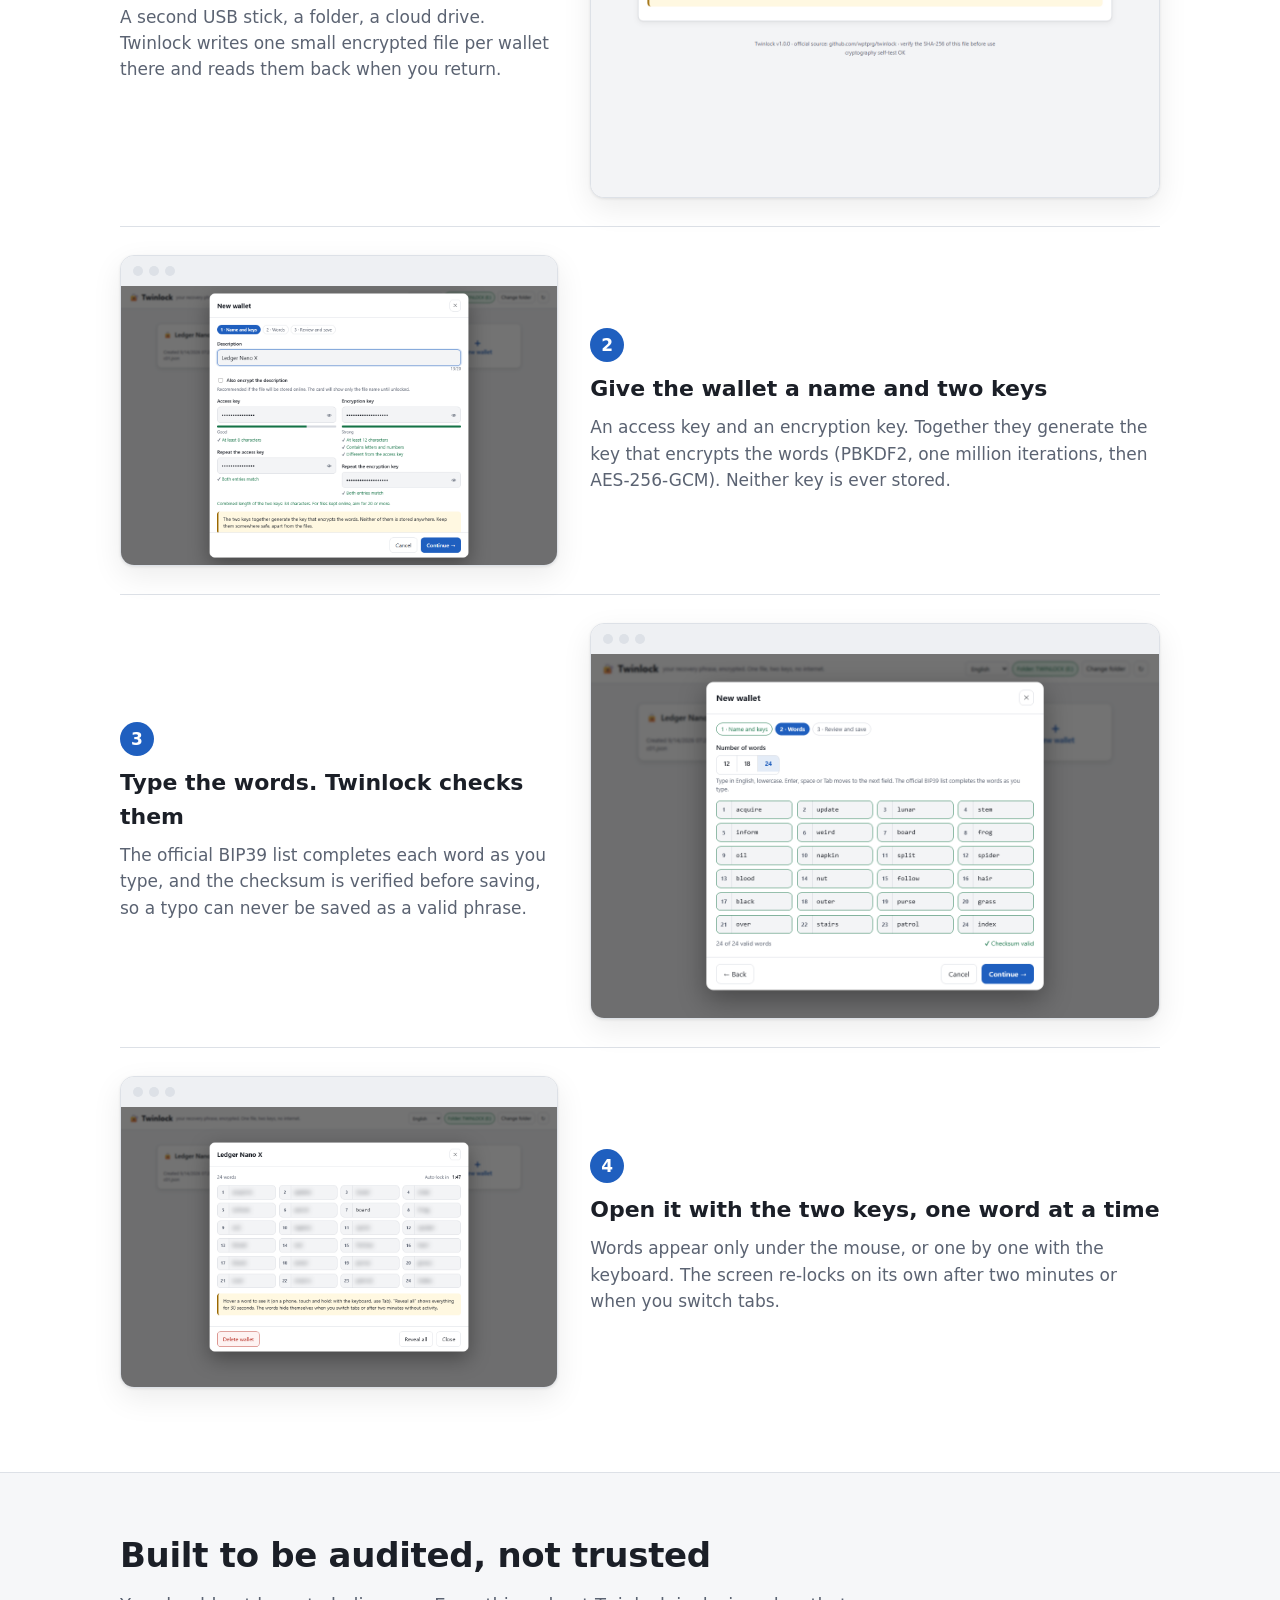
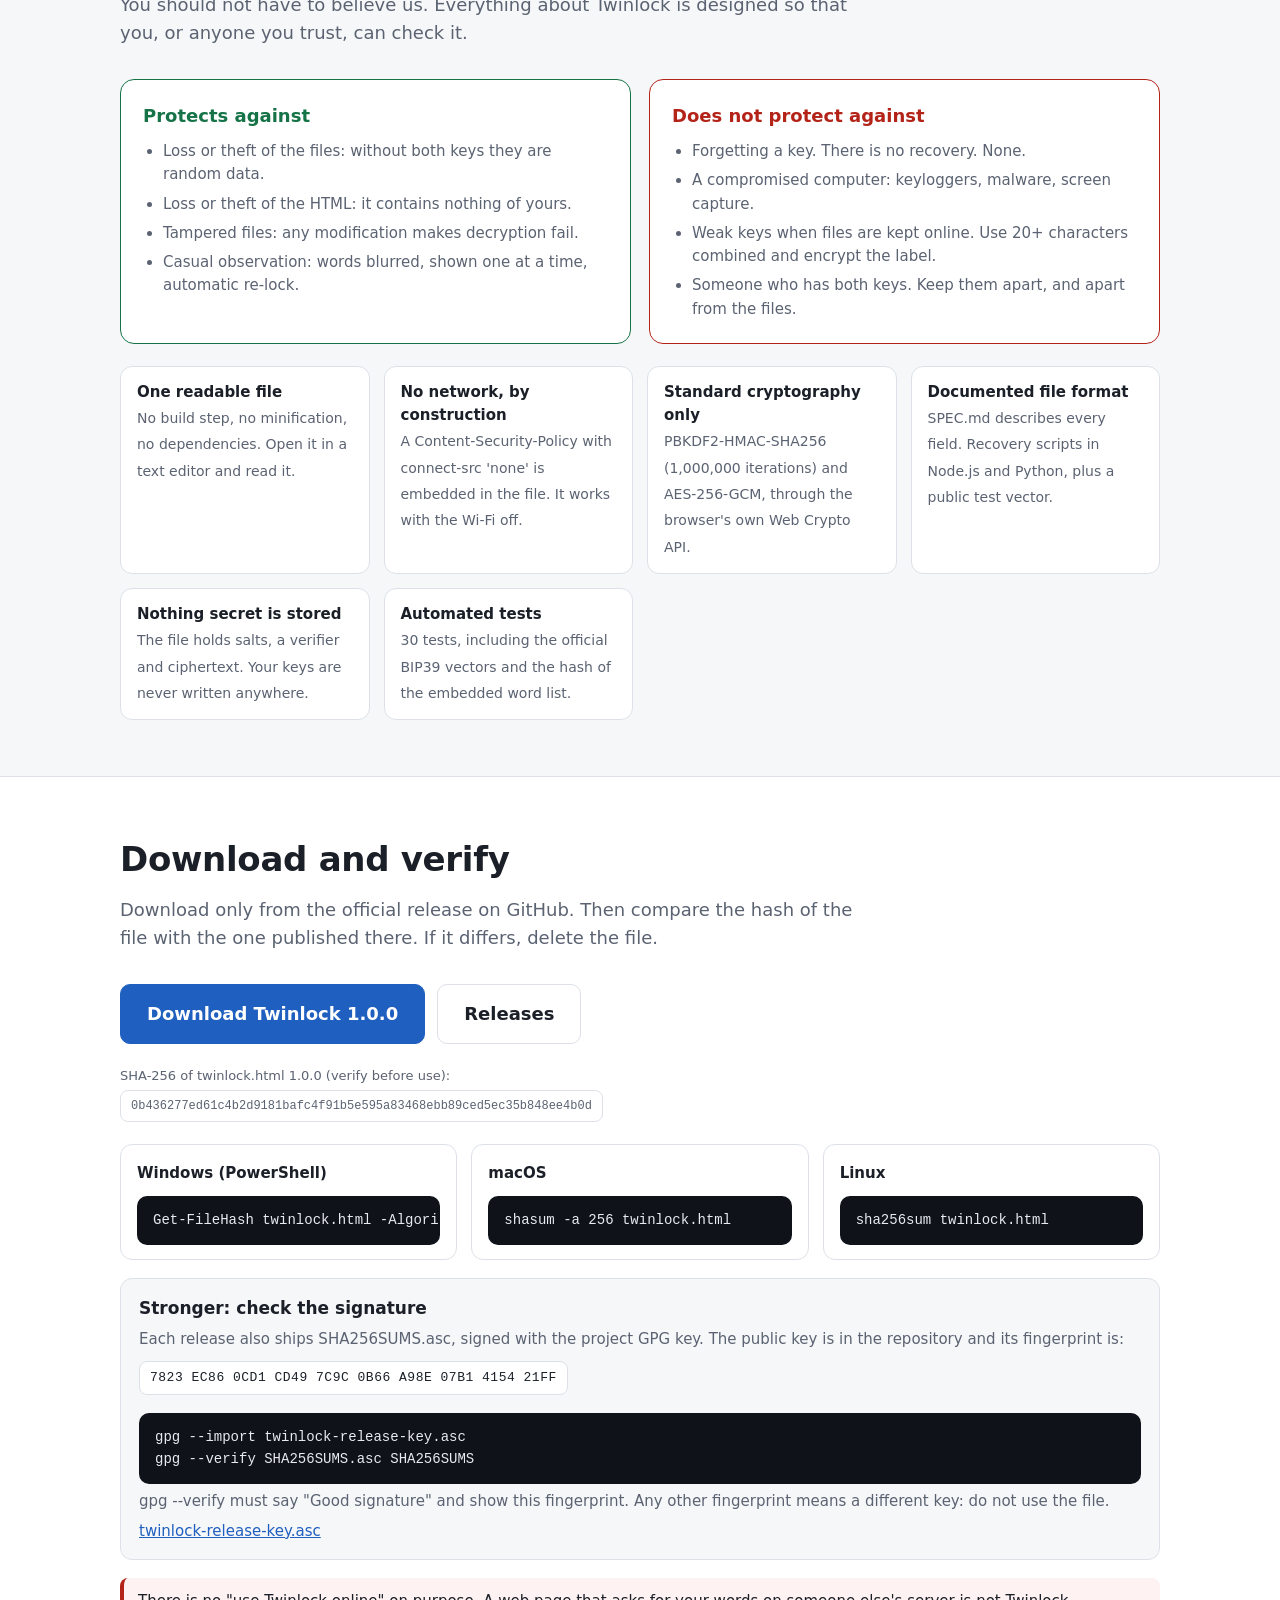
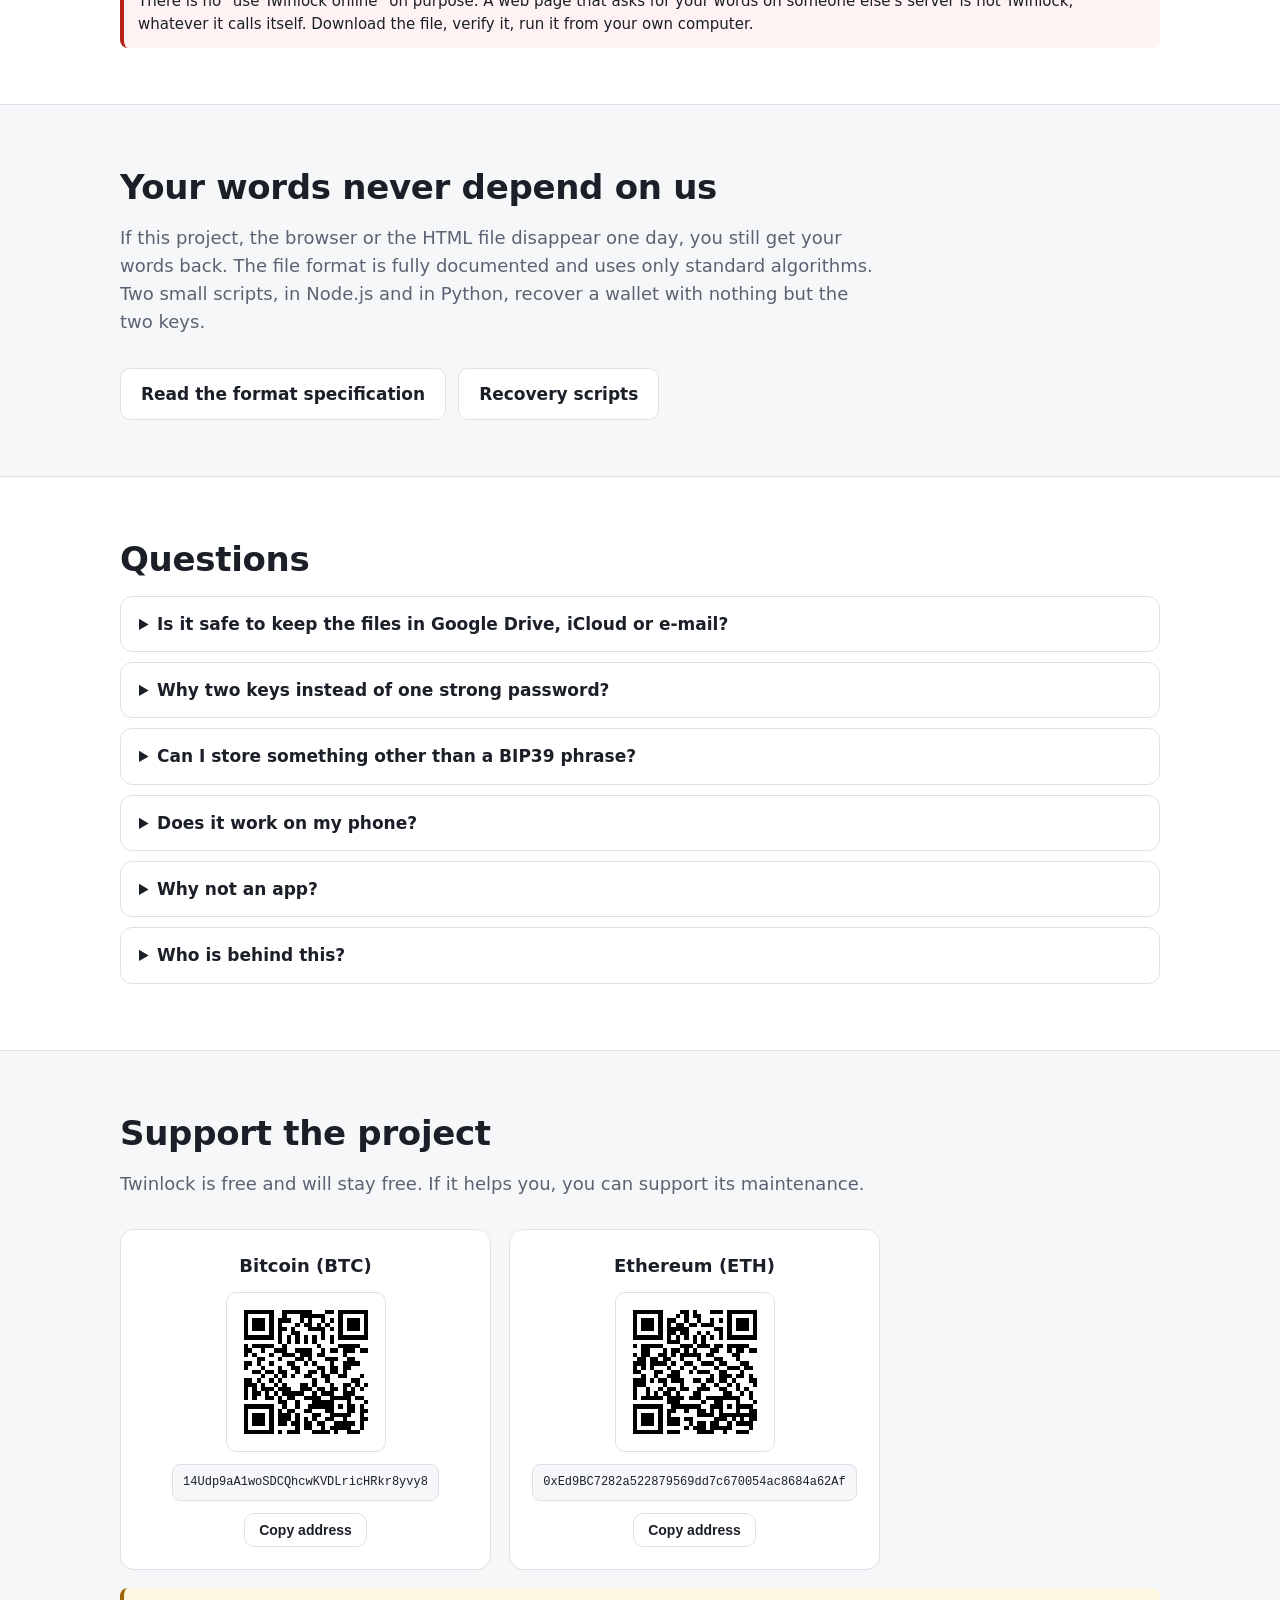
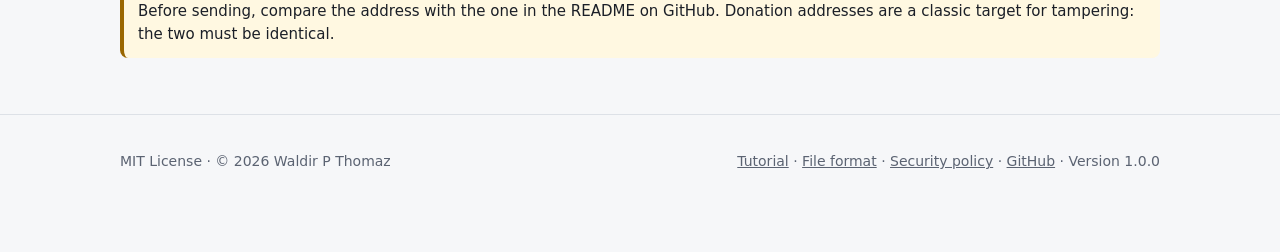
==== commit 2c709057: "Release key: publish the project GPG public key and document verification - twinlock-release-key.asc" ====
--- a/docs/index.html
+++ b/docs/index.html
@@ -118,6 +118,15 @@
       <div><b data-i18n="verMac"></b><pre>shasum -a 256 twinlock.html</pre></div>
       <div><b data-i18n="verLin"></b><pre>sha256sum twinlock.html</pre></div>
     </div>
+    <div class="gpg">
+      <h3 data-i18n="verGpgT"></h3>
+      <p data-i18n="verGpgP"></p>
+      <code class="fp" data-gpg></code>
+      <pre>gpg --import twinlock-release-key.asc
+gpg --verify SHA256SUMS.asc SHA256SUMS</pre>
+      <p data-i18n="verGpgOk"></p>
+      <a data-repo="/blob/main/twinlock-release-key.asc" href="https://github.com/wptprg/twinlock/blob/main/twinlock-release-key.asc">twinlock-release-key.asc</a>
+    </div>
     <div class="perigo-box" data-i18n="verAviso"></div>
   </div>
 </section>
--- a/docs/site.css
+++ b/docs/site.css
@@ -150,3 +150,9 @@
 .doacao img { width: 160px; height: 160px; background: #fff; padding: 8px; border-radius: 10px; border: 1px solid var(--borda); }
 .doacao code { font-size: 12px; word-break: break-all; background: var(--fundo); border: 1px solid var(--borda); padding: 8px 10px; border-radius: 8px; user-select: all; }
 .doacao .copiar { padding: 8px 14px; font-size: 14px; }
+
+/* gpg */
+.gpg { margin-top: 18px; background: var(--fundo); border: 1px solid var(--borda); border-radius: 12px; padding: 16px 18px; font-size: 15px; }
+.gpg h3 { margin: 0 0 6px; font-size: 17px; }
+.gpg p { margin: 6px 0; color: var(--texto-2); }
+.gpg .fp { display: inline-block; background: var(--superficie); border: 1px solid var(--borda); padding: 6px 10px; border-radius: 8px; font-size: 13px; letter-spacing: .5px; margin: 4px 0 8px; }
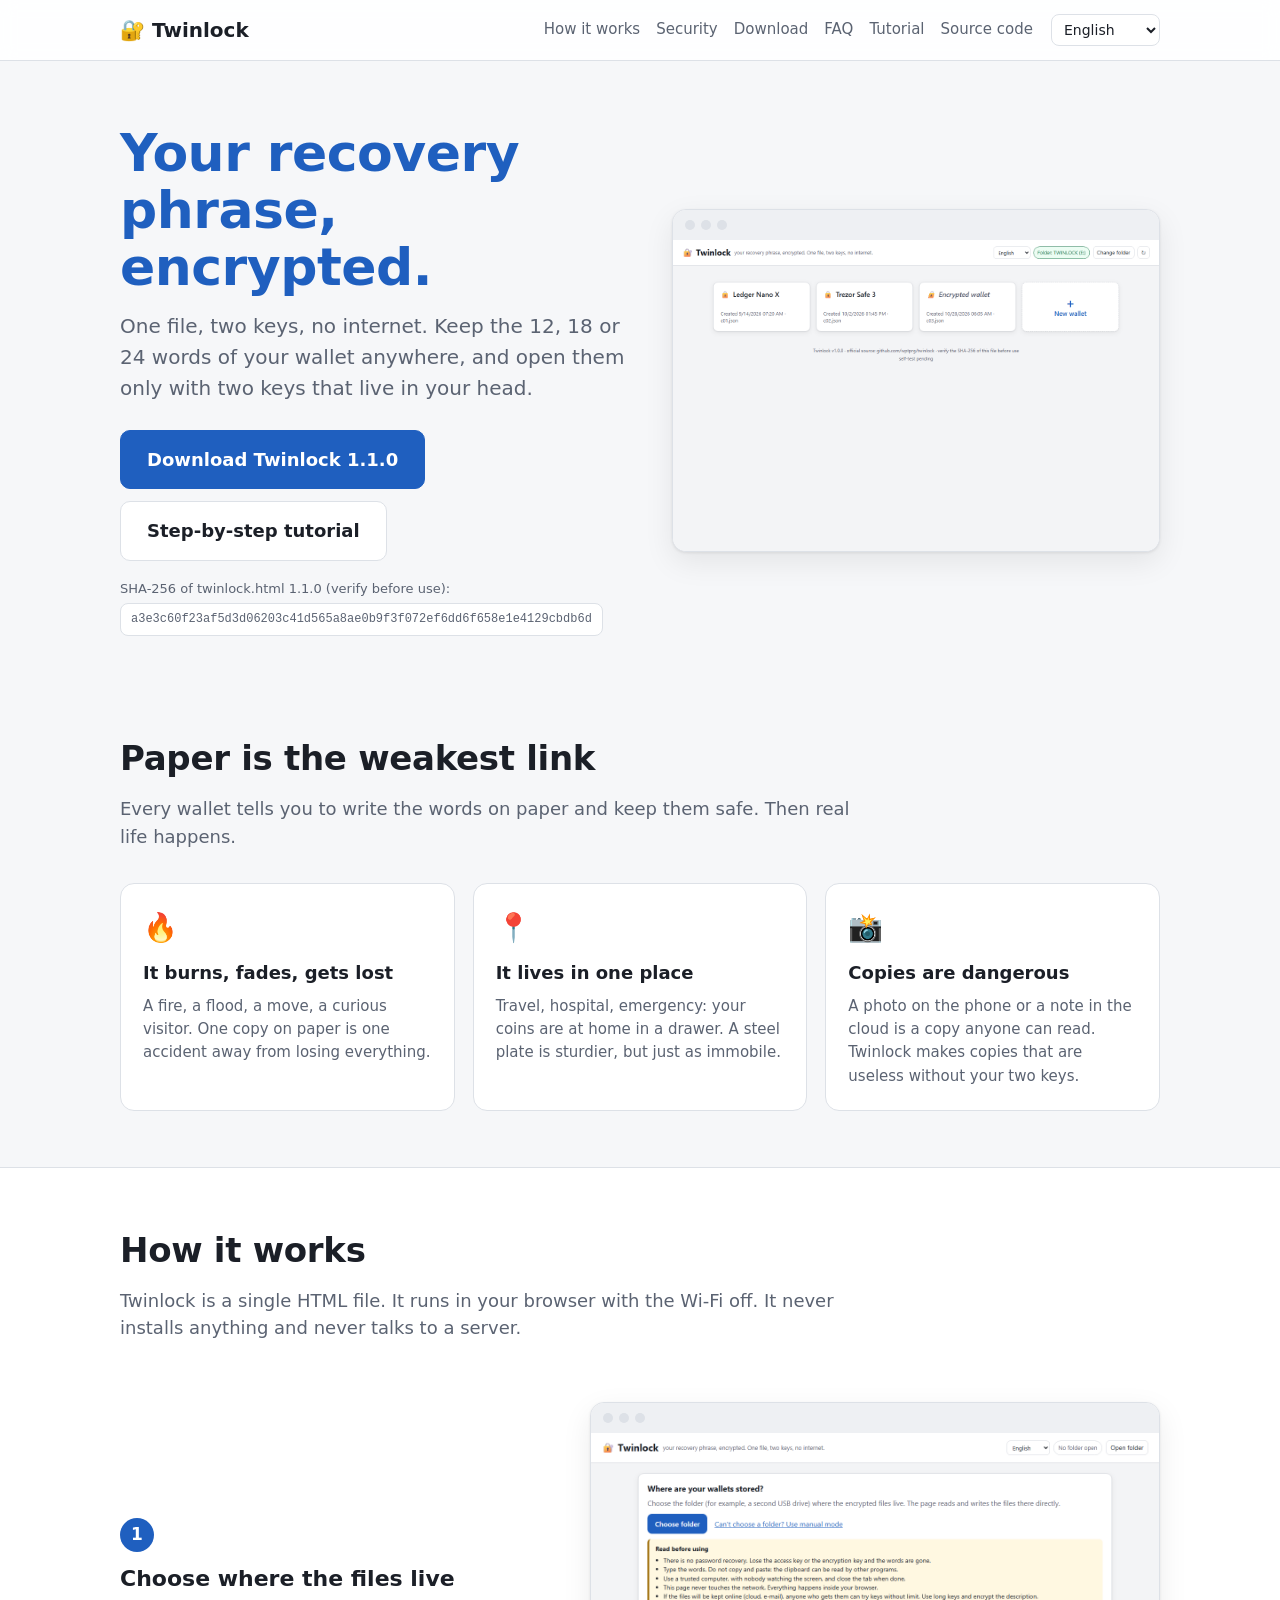
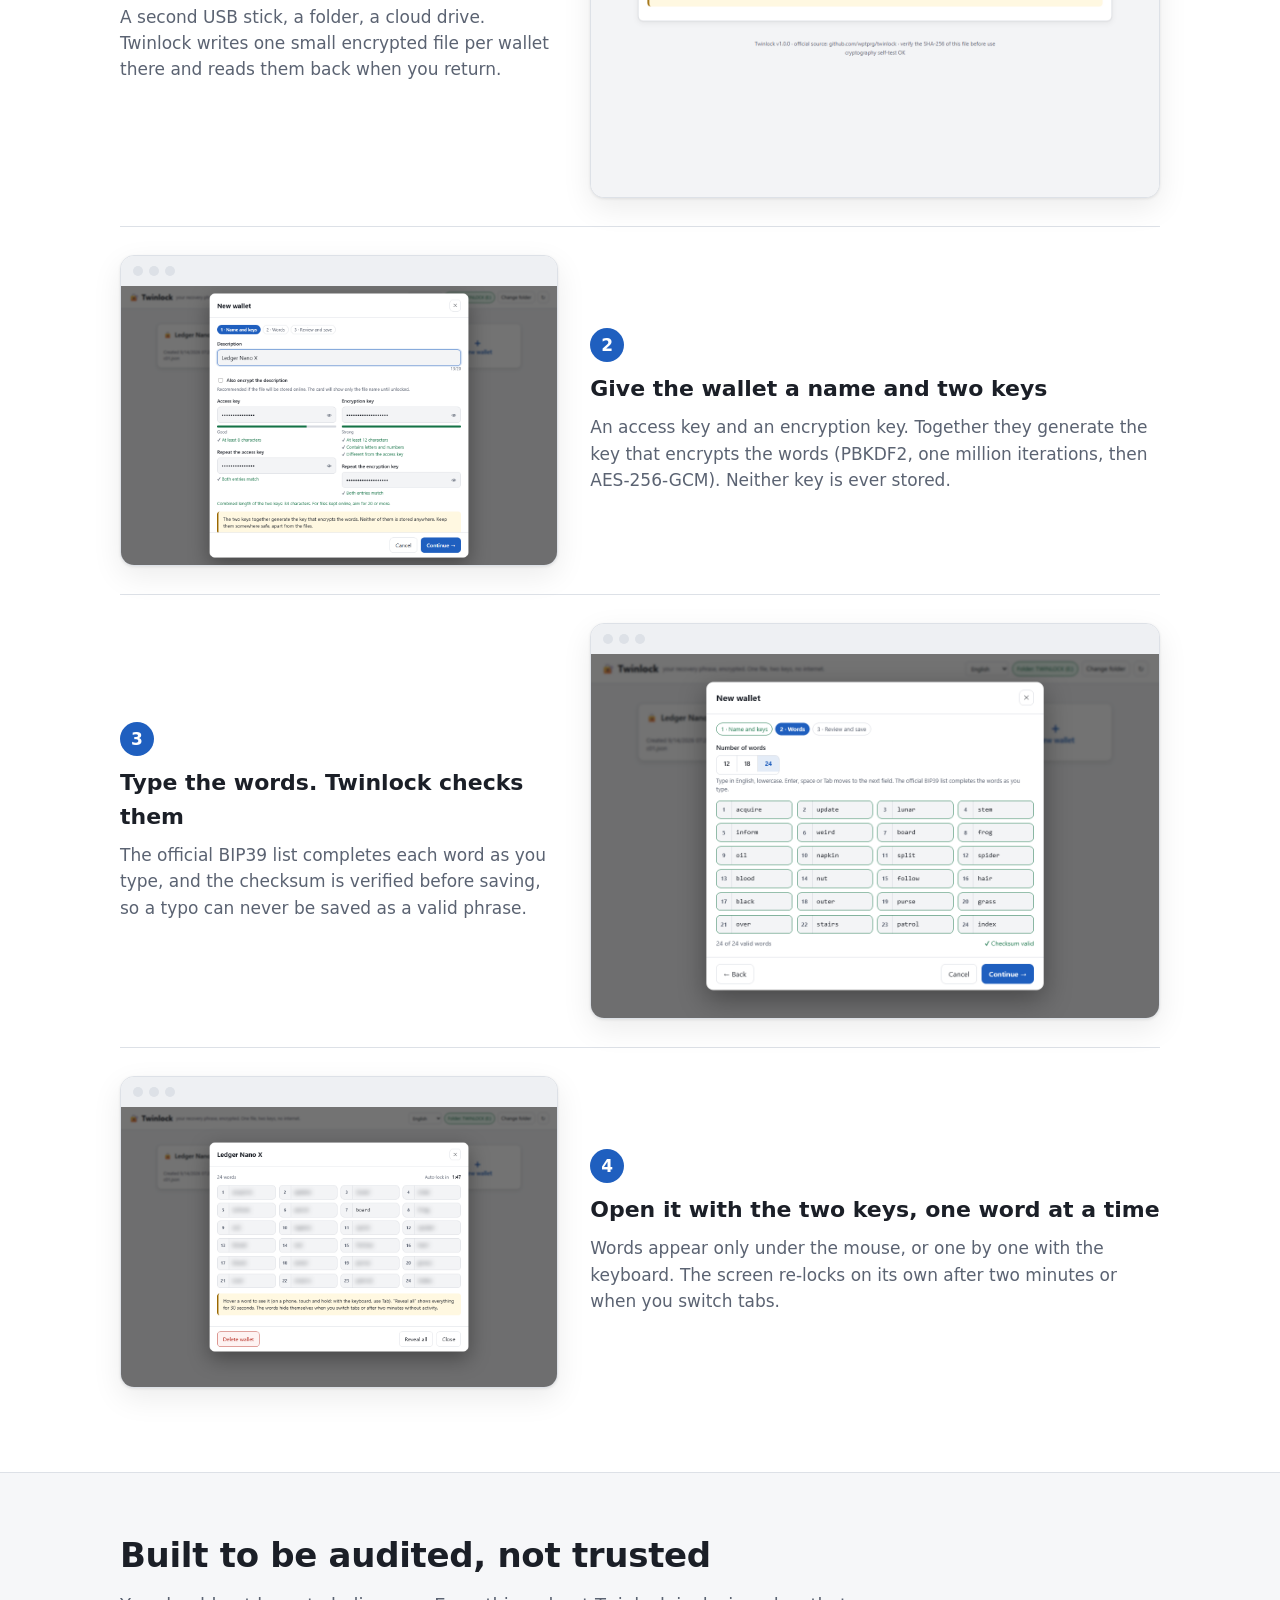
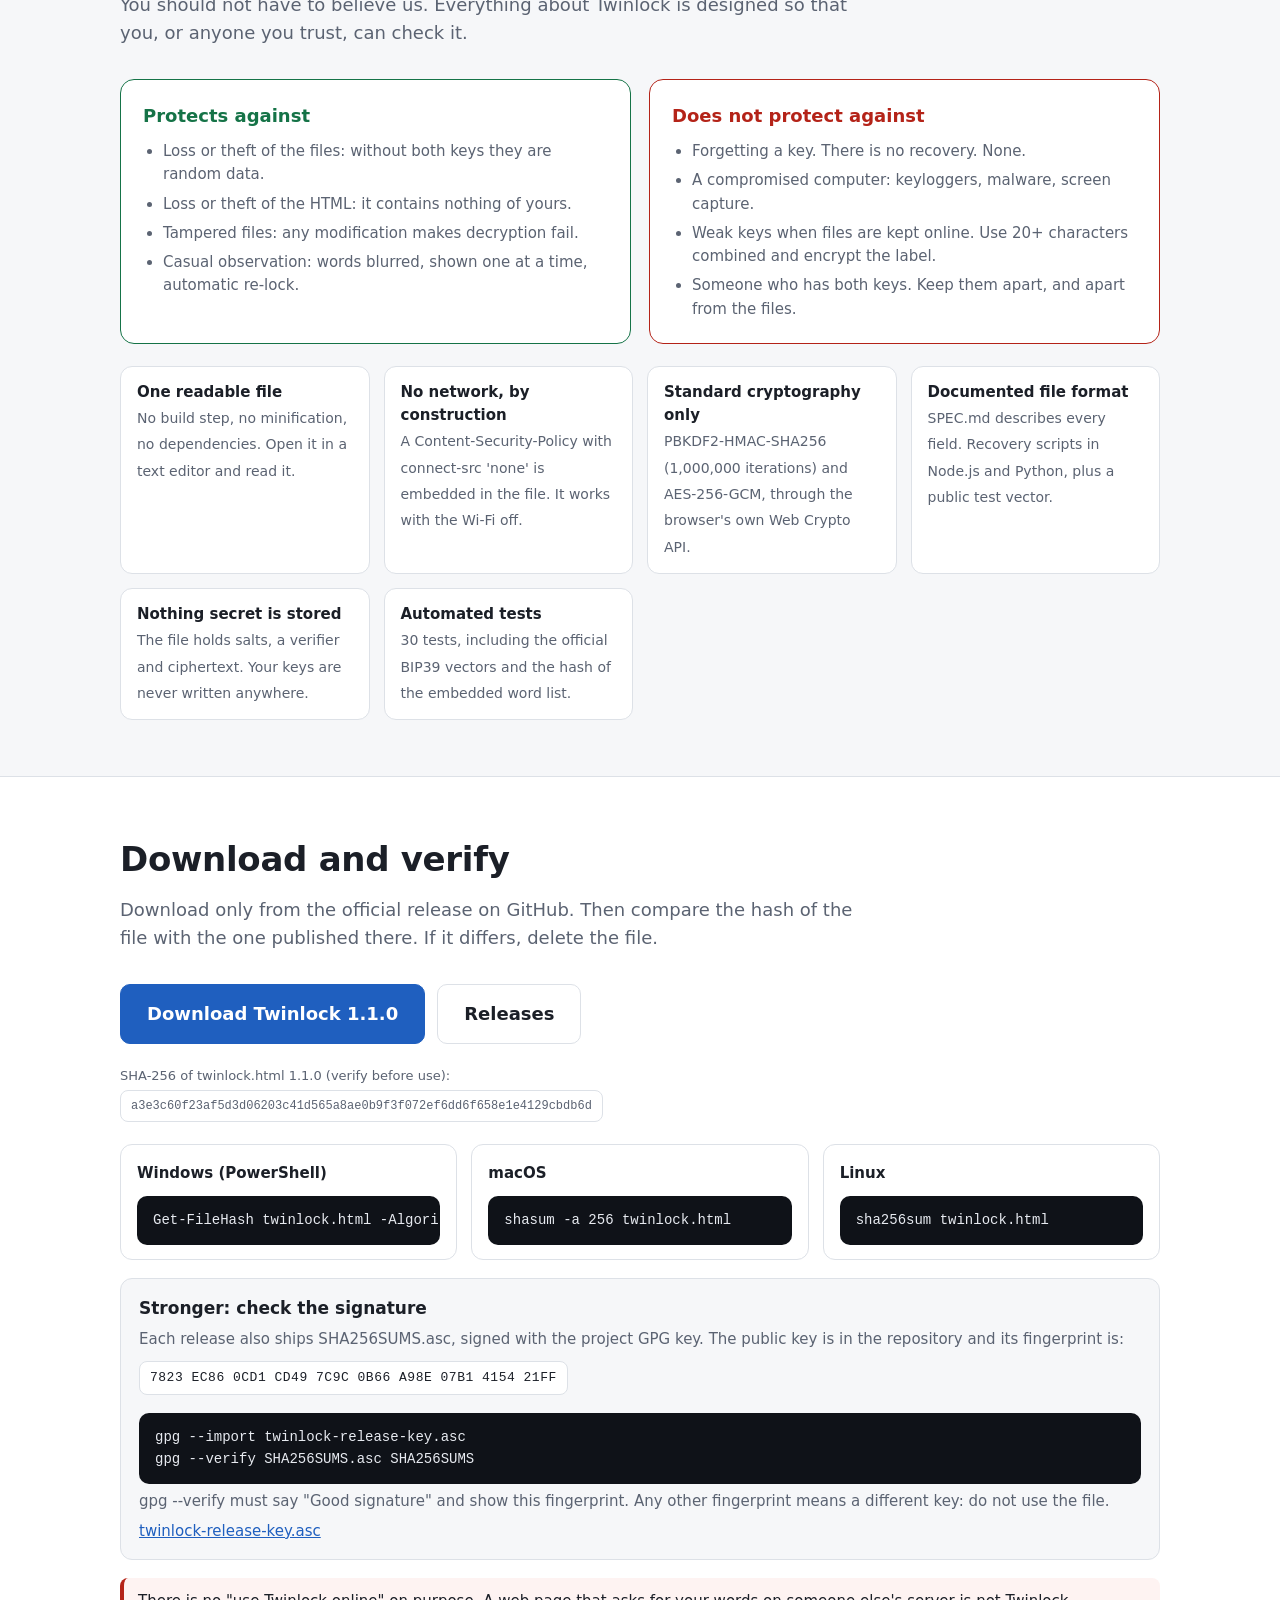
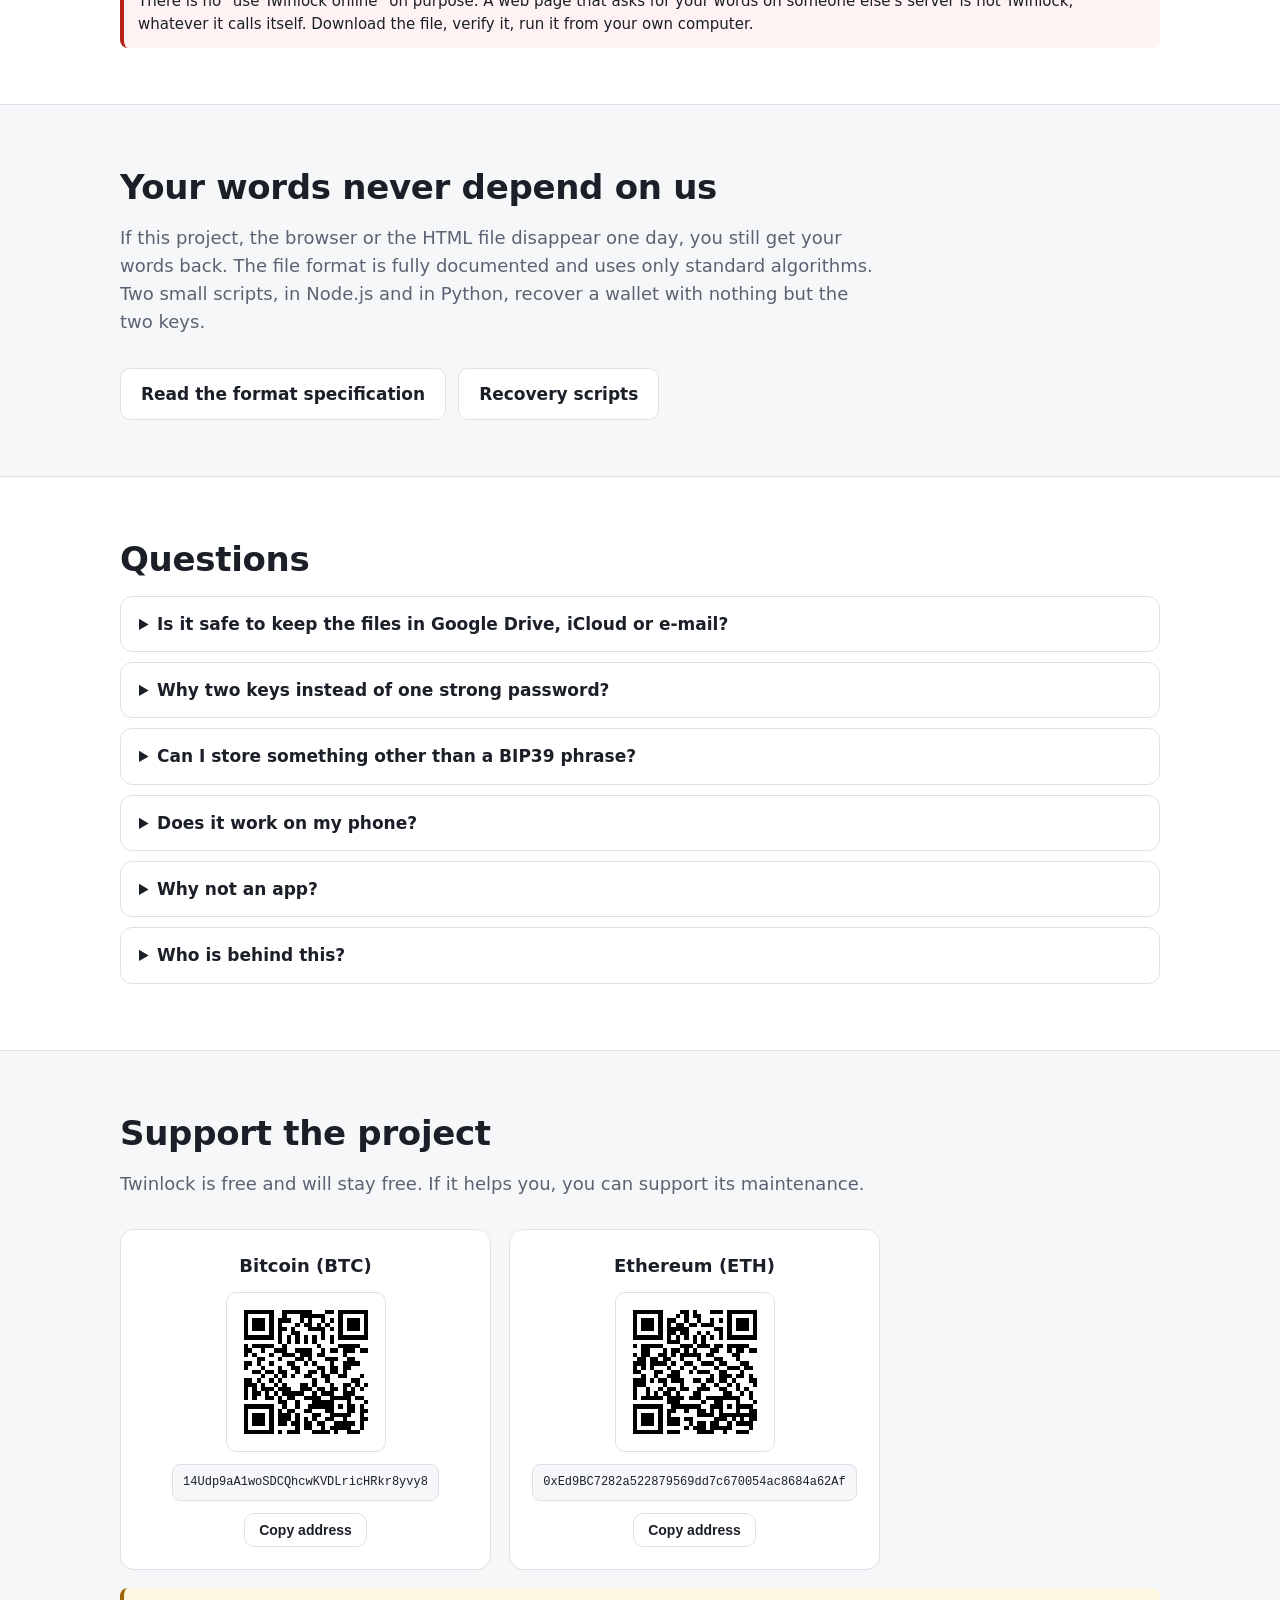
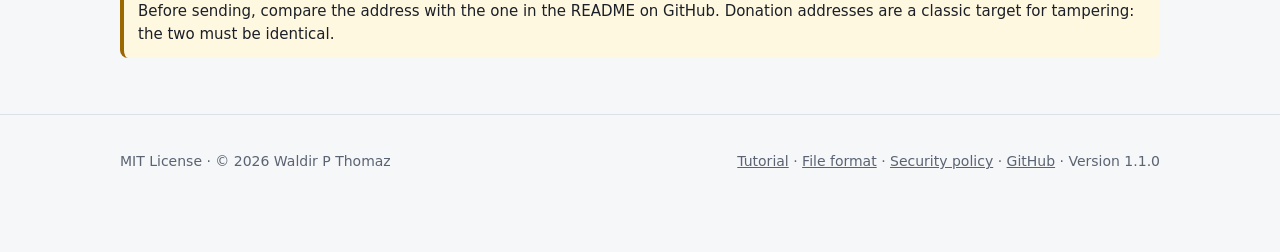
==== commit 5828d144: "Website: download button, hash and version for 1.1.0 Co-Authored-By: Claude Fable 5.1 <noreply@anthr" ====
--- a/docs/index.html
+++ b/docs/index.html
@@ -3,10 +3,56 @@
 <head>
 <meta charset="utf-8">
 <meta name="viewport" content="width=device-width, initial-scale=1">
-<meta http-equiv="Content-Security-Policy" content="default-src 'none'; script-src 'self'; style-src 'self' 'unsafe-inline'; img-src 'self' data:; connect-src 'none'; form-action 'none'; base-uri 'none'">
+<meta http-equiv="Content-Security-Policy" content="default-src 'none'; script-src 'self' 'sha256-HdOIr7TzEbFOnpIzfPsk+3gWjpDpbsF4m8JMfkVRd/c='; style-src 'self' 'unsafe-inline'; img-src 'self' data:; connect-src 'none'; form-action 'none'; base-uri 'none'">
 <meta name="referrer" content="no-referrer">
-<meta name="description" content="Twinlock: your crypto wallet recovery phrase, encrypted. One HTML file, two keys, no internet. Free and open source.">
+<meta name="description" content="Twinlock: your crypto wallet recovery phrase, encrypted. One HTML file, two keys, no internet. Free and open source. Store 12, 18 or 24 BIP39 seed words safely.">
 <title>Twinlock — your recovery phrase, encrypted</title>
+<link rel="canonical" href="https://wptprg.github.io/twinlock/">
+<link rel="alternate" hreflang="x-default" href="https://wptprg.github.io/twinlock/">
+<link rel="alternate" hreflang="en" href="https://wptprg.github.io/twinlock/?lang=en">
+<link rel="alternate" hreflang="pt-BR" href="https://wptprg.github.io/twinlock/?lang=pt-BR">
+<link rel="alternate" hreflang="es" href="https://wptprg.github.io/twinlock/?lang=es">
+<meta property="og:type" content="website">
+<meta property="og:site_name" content="Twinlock">
+<meta property="og:title" content="Twinlock — your recovery phrase, encrypted">
+<meta property="og:description" content="One HTML file, two keys, no internet. Store the 12, 18 or 24 words of your crypto wallet anywhere, encrypted. Free and open source.">
+<meta property="og:url" content="https://wptprg.github.io/twinlock/">
+<meta property="og:image" content="https://wptprg.github.io/twinlock/img/cards-en.png">
+<meta property="og:image:width" content="1280">
+<meta property="og:image:height" content="820">
+<meta name="twitter:card" content="summary_large_image">
+<meta name="twitter:title" content="Twinlock — your recovery phrase, encrypted">
+<meta name="twitter:description" content="One HTML file, two keys, no internet. Free and open-source vault for BIP39 seed phrases.">
+<meta name="twitter:image" content="https://wptprg.github.io/twinlock/img/cards-en.png">
+<script type="application/ld+json">{
+ "@context": "https://schema.org",
+ "@type": "SoftwareApplication",
+ "name": "Twinlock",
+ "applicationCategory": "SecurityApplication",
+ "operatingSystem": "Any (web browser, offline)",
+ "softwareVersion": "1.1.0",
+ "description": "Offline, single-file vault for crypto wallet recovery phrases (12, 18 or 24 BIP39 words). Two keys, AES-256-GCM, no internet, free and open source.",
+ "url": "https://wptprg.github.io/twinlock/",
+ "downloadUrl": "https://github.com/wptprg/twinlock/releases/latest",
+ "codeRepository": "https://github.com/wptprg/twinlock",
+ "license": "https://opensource.org/licenses/MIT",
+ "isAccessibleForFree": true,
+ "offers": {
+  "@type": "Offer",
+  "price": "0",
+  "priceCurrency": "USD"
+ },
+ "inLanguage": [
+  "en",
+  "pt-BR",
+  "es"
+ ],
+ "author": {
+  "@type": "Person",
+  "name": "Waldir P Thomaz",
+  "url": "https://github.com/wptprg"
+ }
+}</script>
 <link rel="stylesheet" href="site.css">
 <link rel="icon" href="data:image/svg+xml,%3Csvg xmlns='http://www.w3.org/2000/svg' viewBox='0 0 100 100'%3E%3Ctext y='.9em' font-size='90'%3E%F0%9F%94%90%3C/text%3E%3C/svg%3E">
 </head>
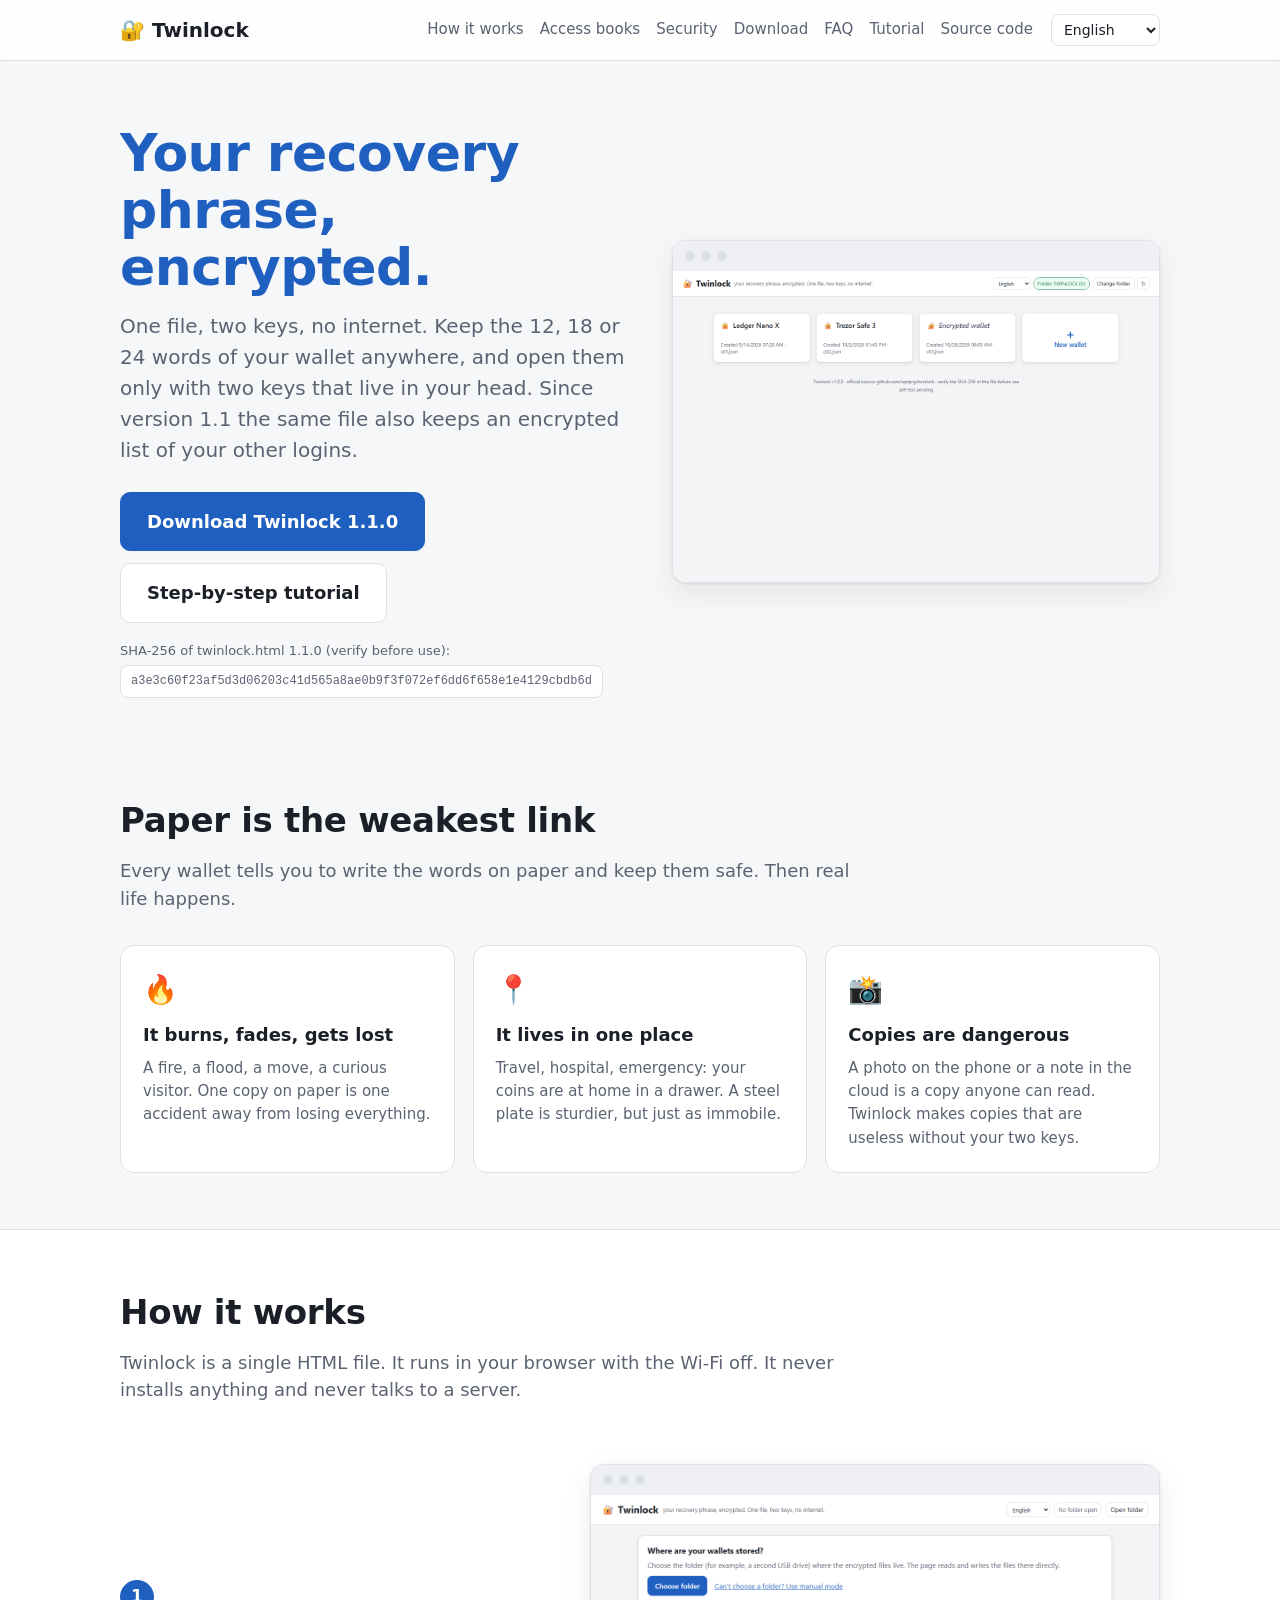
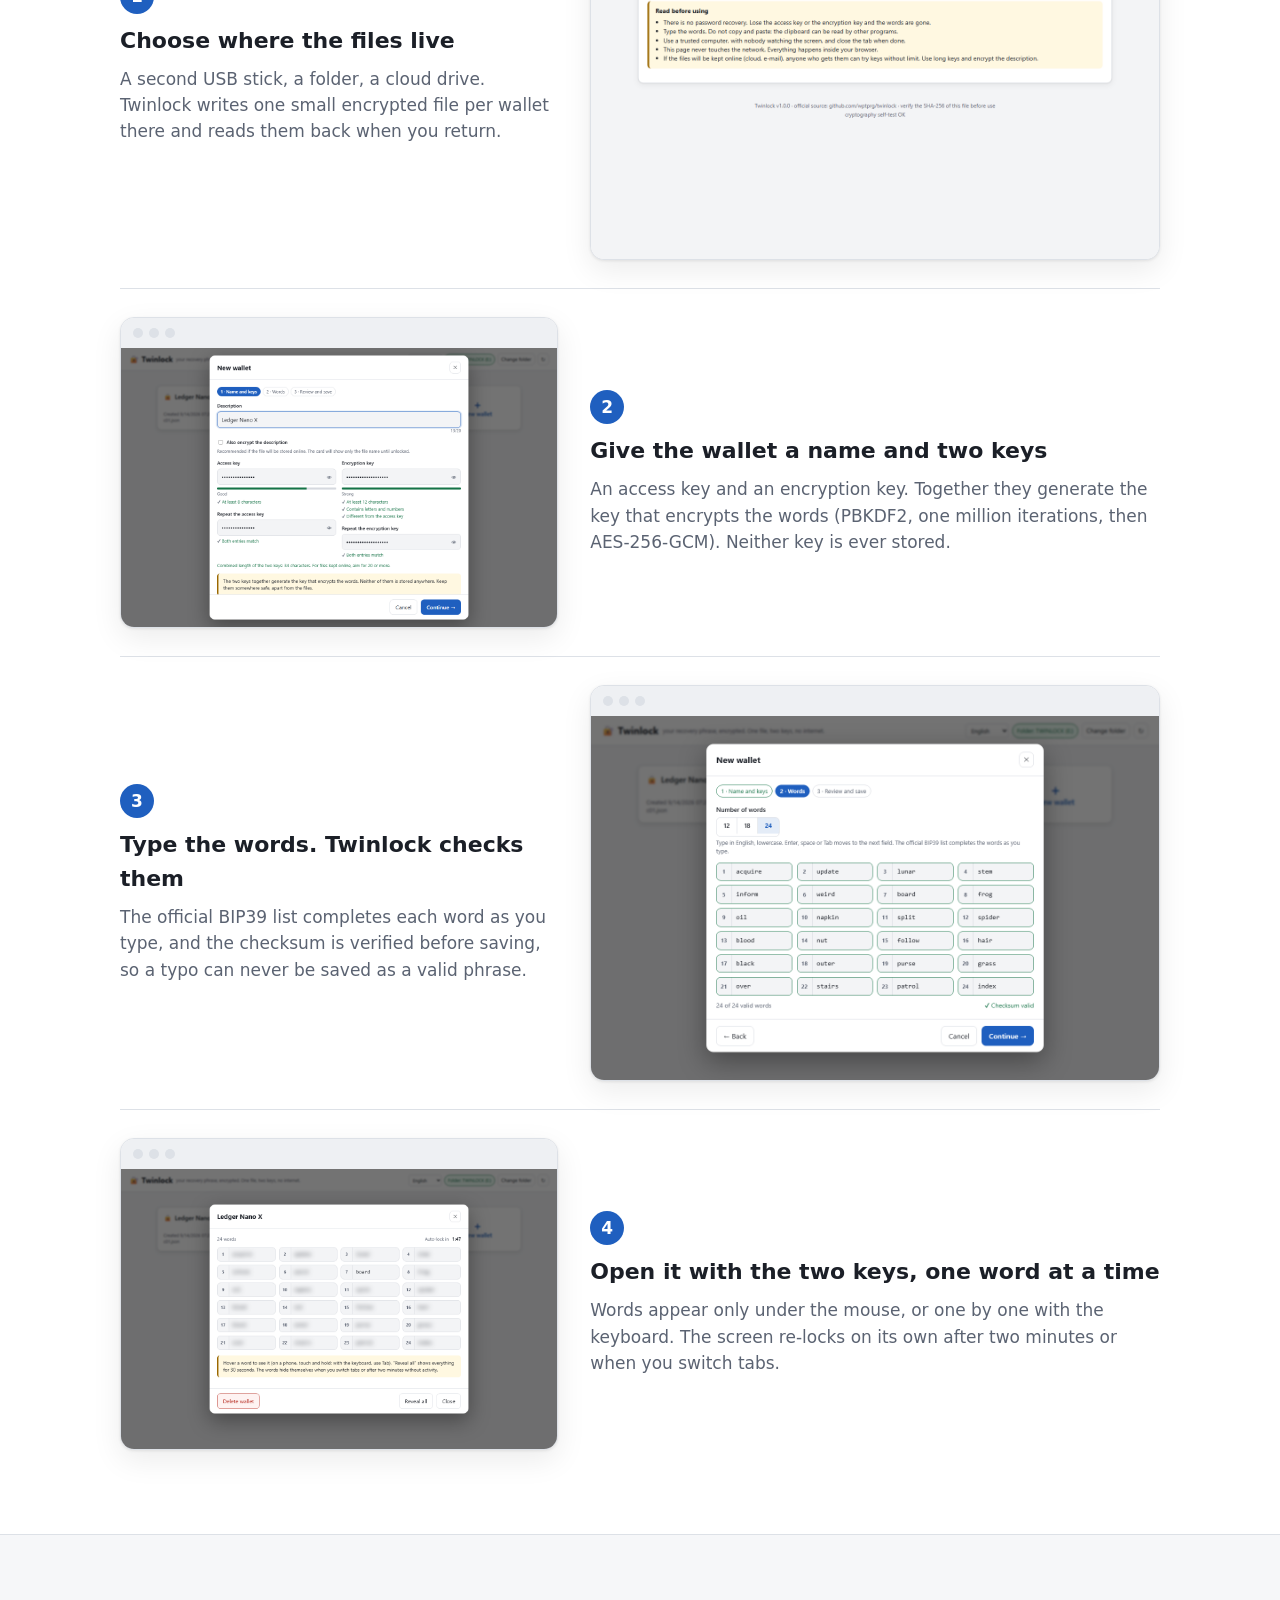
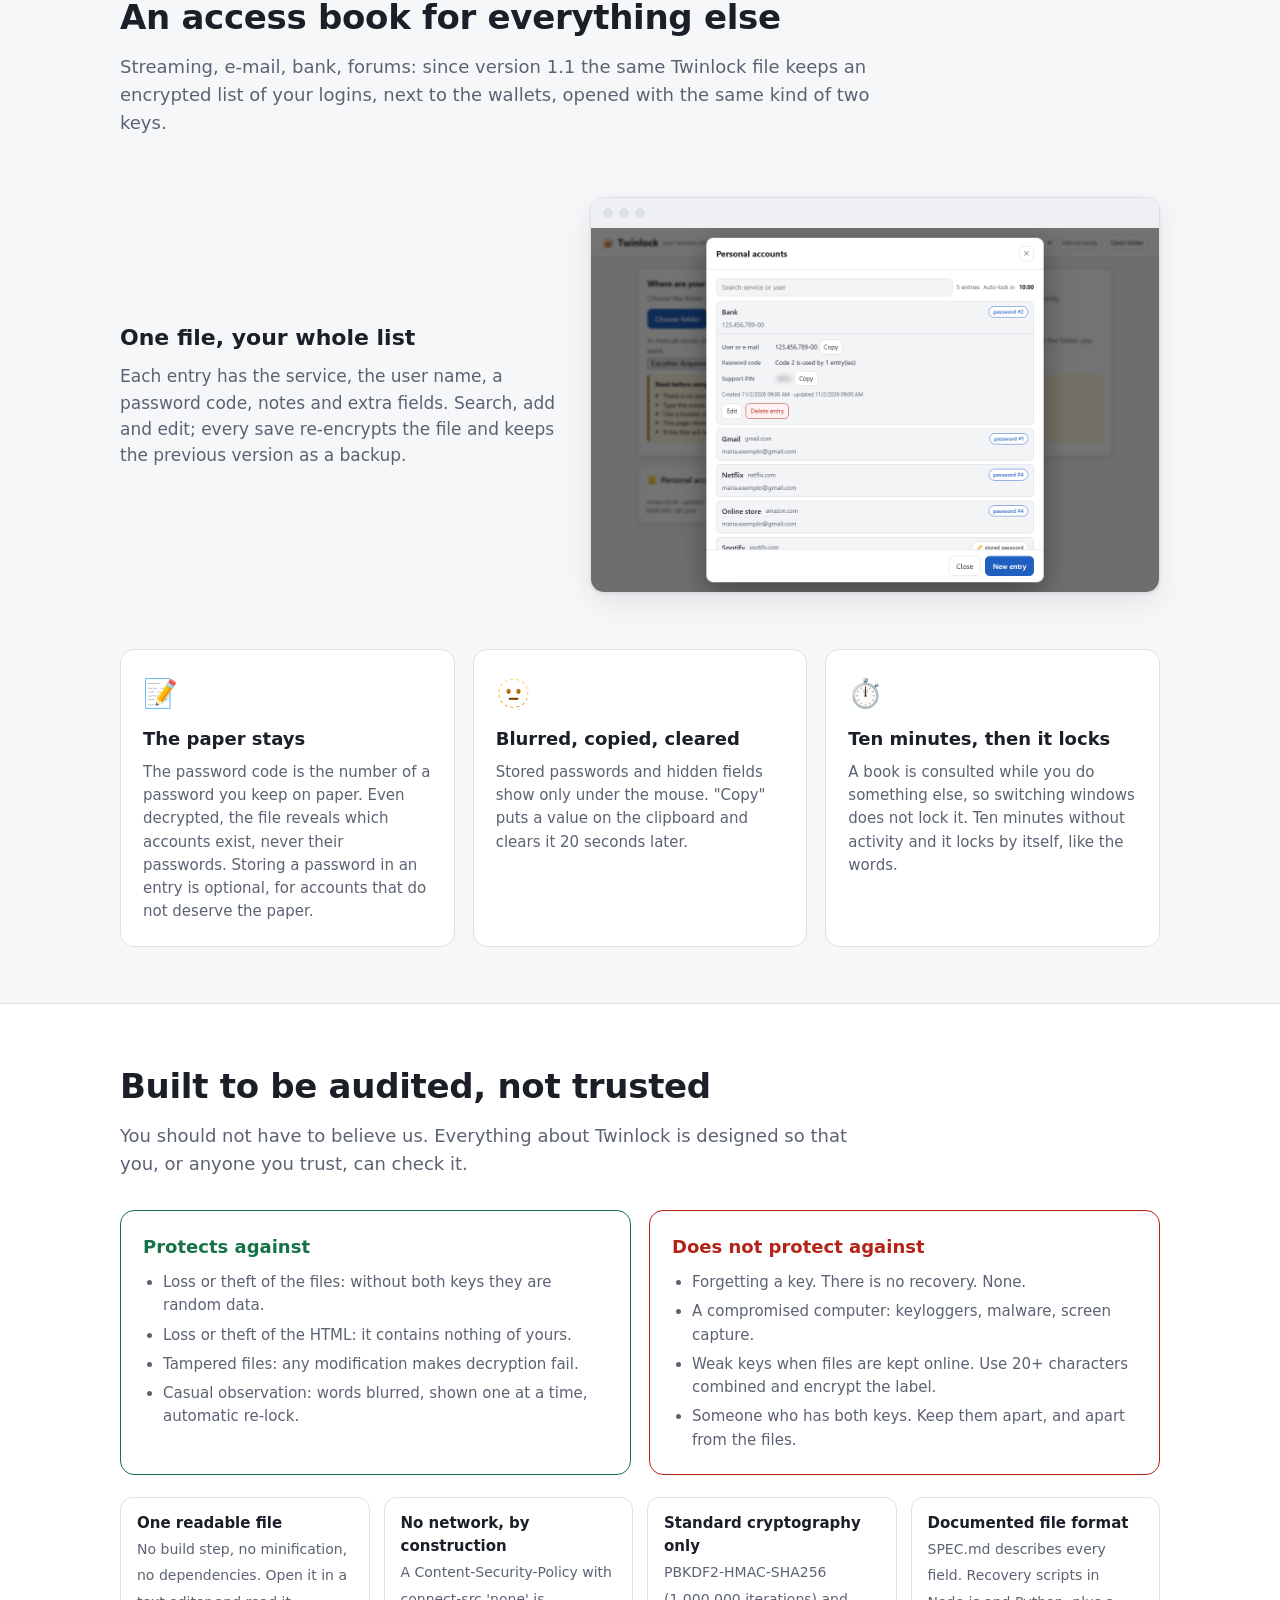
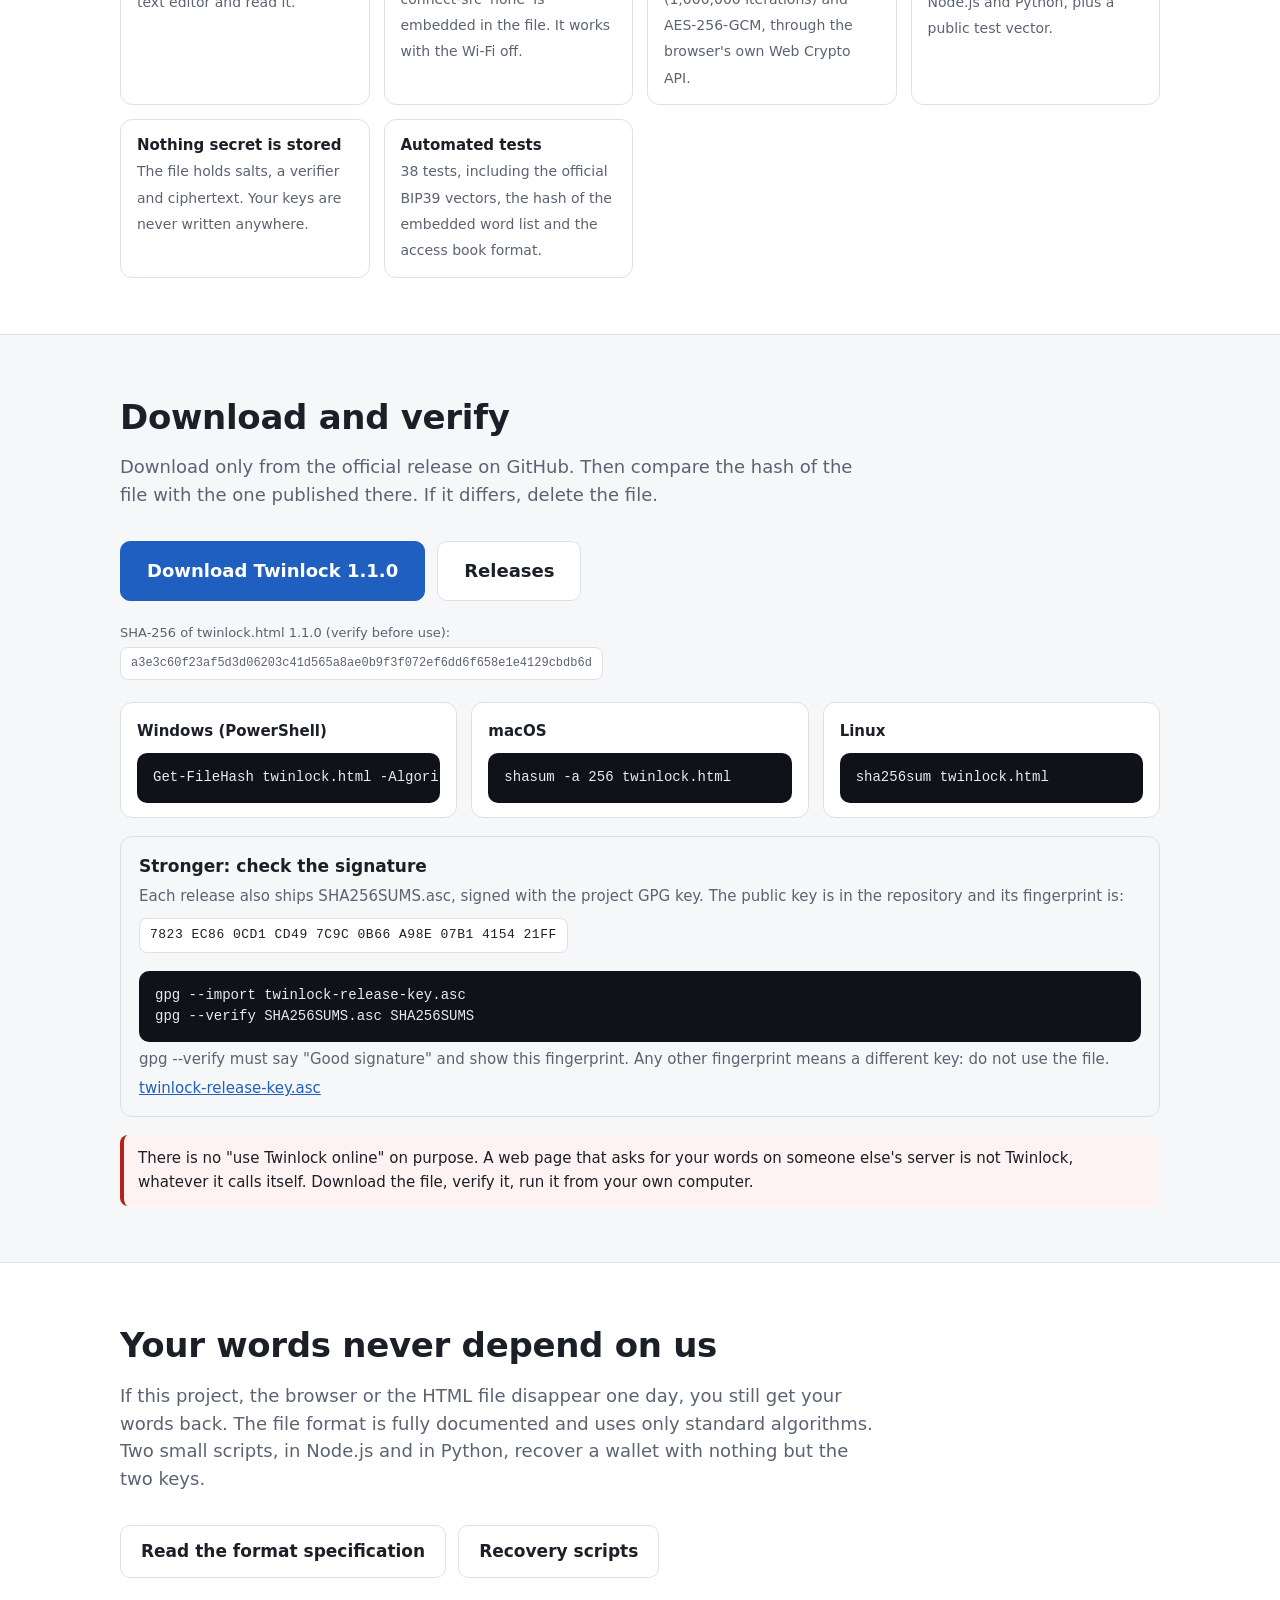
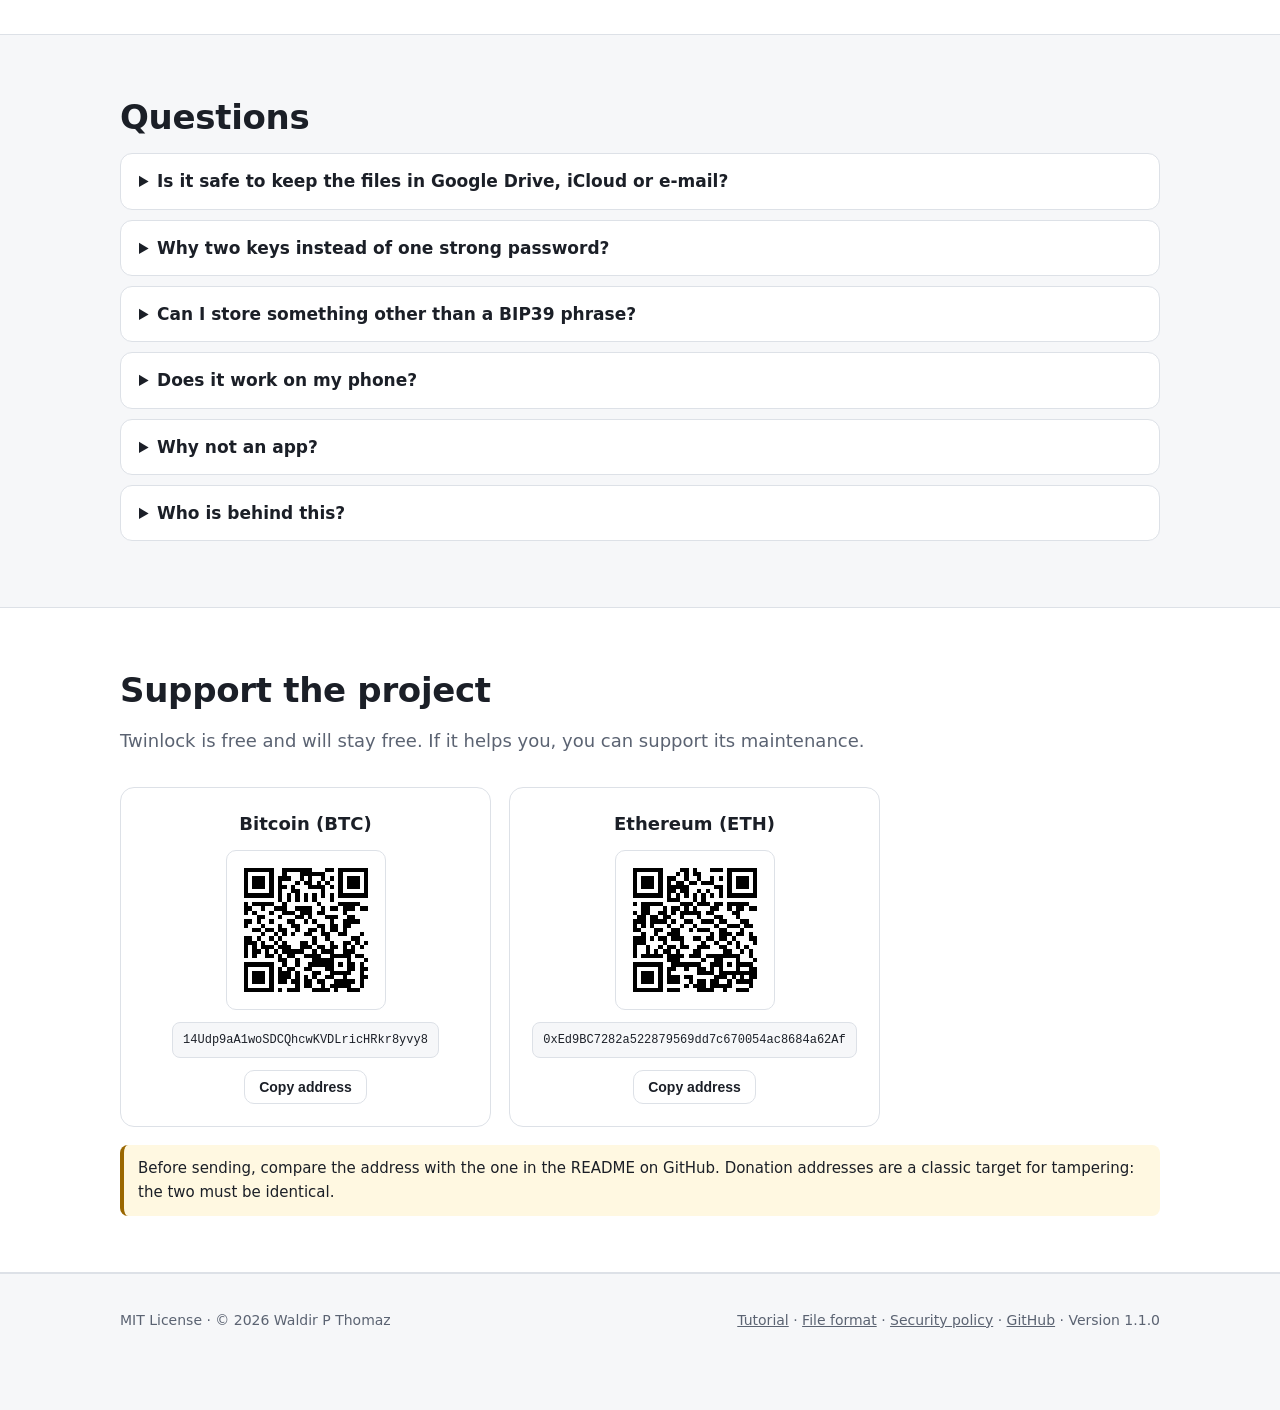
==== commit 9d3e824f: "Website: access books on the landing page and in the tutorial * Landing page: "Access books" in the " ====
--- a/docs/index.html
+++ b/docs/index.html
@@ -5,7 +5,7 @@
 <meta name="viewport" content="width=device-width, initial-scale=1">
 <meta http-equiv="Content-Security-Policy" content="default-src 'none'; script-src 'self' 'sha256-HdOIr7TzEbFOnpIzfPsk+3gWjpDpbsF4m8JMfkVRd/c='; style-src 'self' 'unsafe-inline'; img-src 'self' data:; connect-src 'none'; form-action 'none'; base-uri 'none'">
 <meta name="referrer" content="no-referrer">
-<meta name="description" content="Twinlock: your crypto wallet recovery phrase, encrypted. One HTML file, two keys, no internet. Free and open source. Store 12, 18 or 24 BIP39 seed words safely.">
+<meta name="description" content="Twinlock: your crypto wallet recovery phrase, encrypted. One HTML file, two keys, no internet. Free and open source. Store 12, 18 or 24 BIP39 seed words safely, plus an encrypted list of your other logins.">
 <title>Twinlock — your recovery phrase, encrypted</title>
 <link rel="canonical" href="https://wptprg.github.io/twinlock/">
 <link rel="alternate" hreflang="x-default" href="https://wptprg.github.io/twinlock/">
@@ -15,7 +15,7 @@
 <meta property="og:type" content="website">
 <meta property="og:site_name" content="Twinlock">
 <meta property="og:title" content="Twinlock — your recovery phrase, encrypted">
-<meta property="og:description" content="One HTML file, two keys, no internet. Store the 12, 18 or 24 words of your crypto wallet anywhere, encrypted. Free and open source.">
+<meta property="og:description" content="One HTML file, two keys, no internet. Store the 12, 18 or 24 words of your crypto wallet anywhere, encrypted, plus an encrypted list of your other logins. Free and open source.">
 <meta property="og:url" content="https://wptprg.github.io/twinlock/">
 <meta property="og:image" content="https://wptprg.github.io/twinlock/img/cards-en.png">
 <meta property="og:image:width" content="1280">
@@ -31,7 +31,7 @@
  "applicationCategory": "SecurityApplication",
  "operatingSystem": "Any (web browser, offline)",
  "softwareVersion": "1.1.0",
- "description": "Offline, single-file vault for crypto wallet recovery phrases (12, 18 or 24 BIP39 words). Two keys, AES-256-GCM, no internet, free and open source.",
+ "description": "Offline, single-file vault for crypto wallet recovery phrases (12, 18 or 24 BIP39 words) and for an encrypted list of your other logins. Two keys, AES-256-GCM, no internet, free and open source.",
  "url": "https://wptprg.github.io/twinlock/",
  "downloadUrl": "https://github.com/wptprg/twinlock/releases/latest",
  "codeRepository": "https://github.com/wptprg/twinlock",
@@ -63,6 +63,7 @@
     <a class="logo" href="#">🔐 Twinlock</a>
     <div class="links">
       <a href="#como" data-i18n="navComo"></a>
+      <a href="#acessos" data-i18n="navAcessos"></a>
       <a href="#seguranca" data-i18n="navSeguranca"></a>
       <a href="#baixar" data-i18n="navBaixar"></a>
       <a href="#faq" data-i18n="navFaq"></a>
@@ -131,7 +132,23 @@
   </div>
 </section>
 
-<section id="seguranca">
+<section id="acessos">
+  <div class="wrap">
+    <h2 data-i18n="acTitulo"></h2>
+    <p class="lead" data-i18n="acLead"></p>
+    <div class="passo">
+      <div class="texto"><h3 data-i18n="acSubT"></h3><p data-i18n="acSubP"></p></div>
+      <div class="moldura"><div class="barra"><i></i><i></i><i></i></div><img data-shot="book" alt="An access book, unlocked: searchable list of logins" width="1280" height="820"></div>
+    </div>
+    <div class="cartoes" style="margin-top:28px;">
+      <div class="cartao"><div class="ico">📝</div><h3 data-i18n="ac1T"></h3><p data-i18n="ac1P"></p></div>
+      <div class="cartao"><div class="ico">🫥</div><h3 data-i18n="ac2T"></h3><p data-i18n="ac2P"></p></div>
+      <div class="cartao"><div class="ico">⏱️</div><h3 data-i18n="ac3T"></h3><p data-i18n="ac3P"></p></div>
+    </div>
+  </div>
+</section>
+
+<section id="seguranca" class="alt">
   <div class="wrap">
     <h2 data-i18n="segTitulo"></h2>
     <p class="lead" data-i18n="segLead"></p>
@@ -150,7 +167,7 @@
   </div>
 </section>
 
-<section id="baixar" class="alt">
+<section id="baixar">
   <div class="wrap">
     <h2 data-i18n="verTitulo"></h2>
     <p class="lead" data-i18n="verLead"></p>
@@ -177,7 +194,7 @@
   </div>
 </section>
 
-<section id="recuperar">
+<section id="recuperar" class="alt">
   <div class="wrap">
     <h2 data-i18n="recTitulo"></h2>
     <p class="lead" data-i18n="recLead"></p>
@@ -188,7 +205,7 @@
   </div>
 </section>
 
-<section id="faq" class="alt">
+<section id="faq">
   <div class="wrap">
     <h2 data-i18n="faqTitulo"></h2>
     <details><summary data-i18n="q1"></summary><p data-i18n="a1"></p></details>
@@ -200,7 +217,7 @@
   </div>
 </section>
 
-<section id="apoiar">
+<section id="apoiar" class="alt">
   <div class="wrap">
     <h2 data-i18n="apoioTitulo"></h2>
     <p class="lead" data-i18n="apoioLead"></p>
